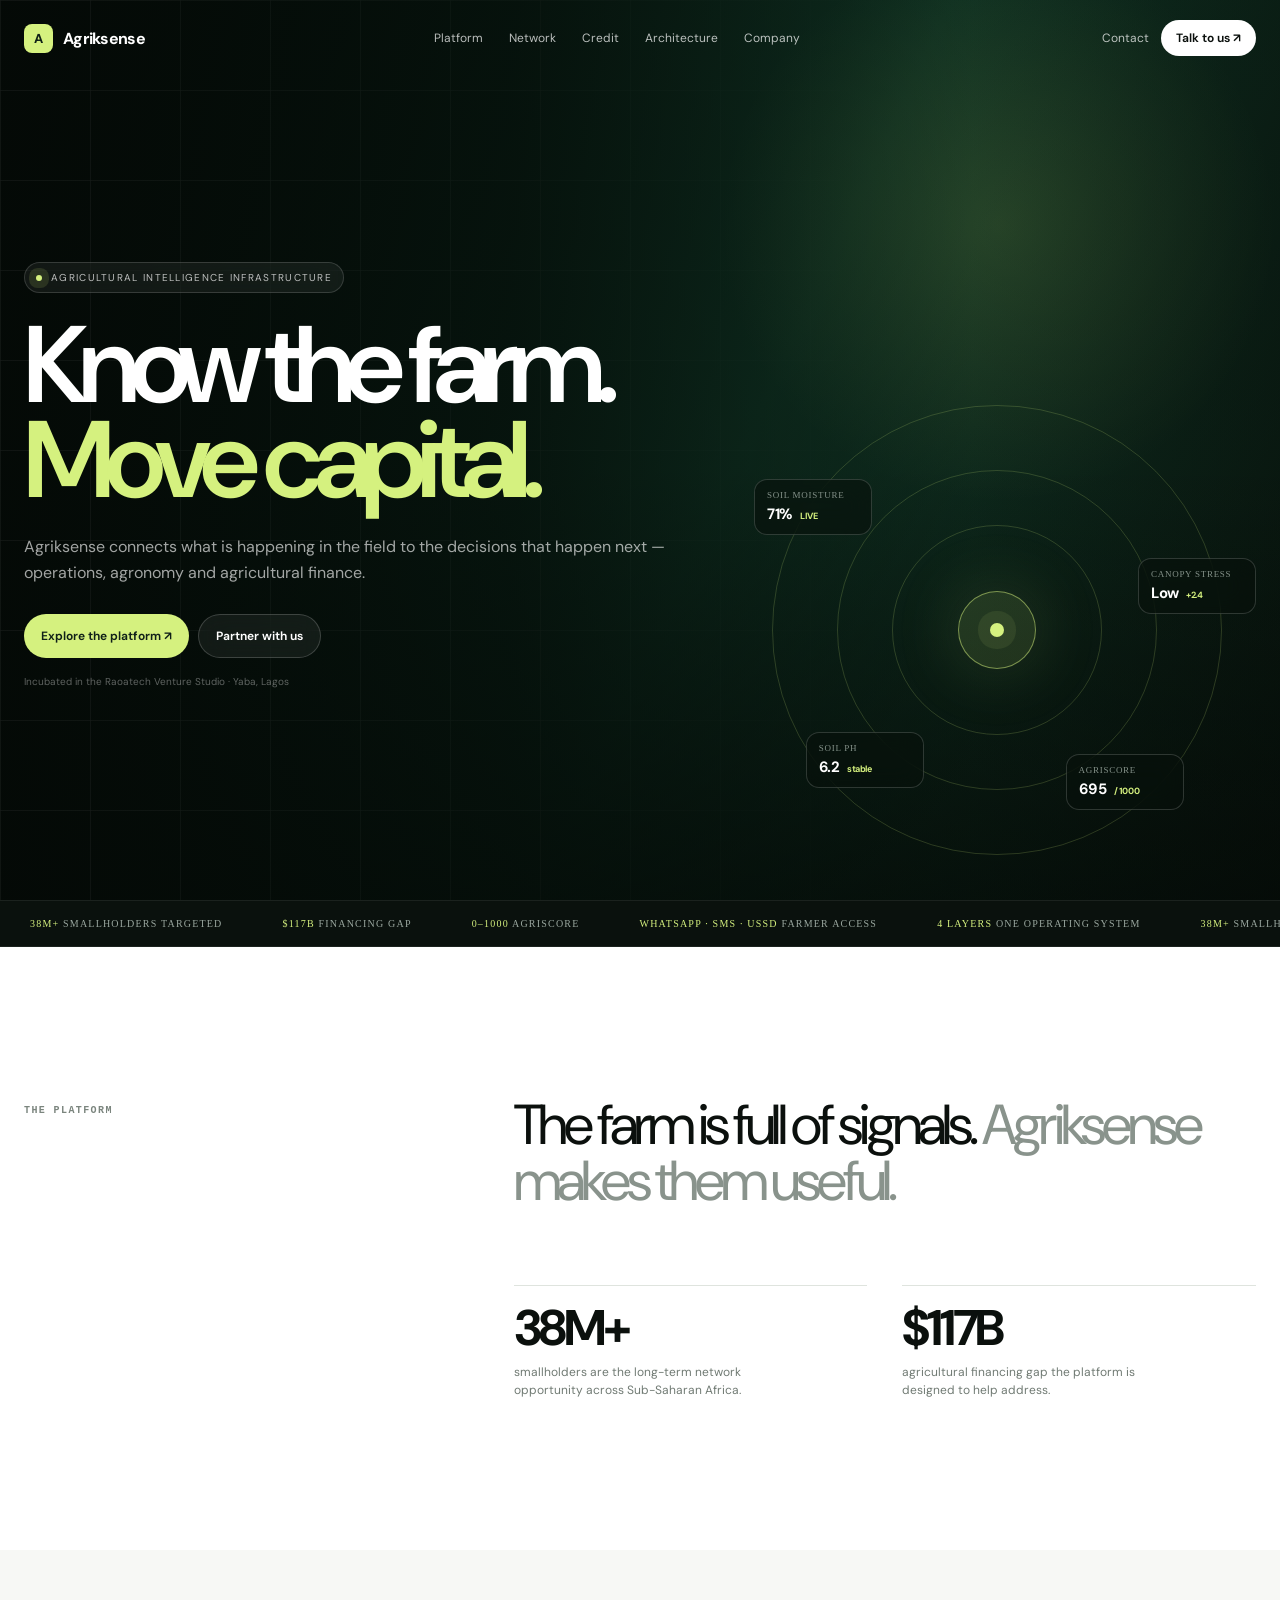
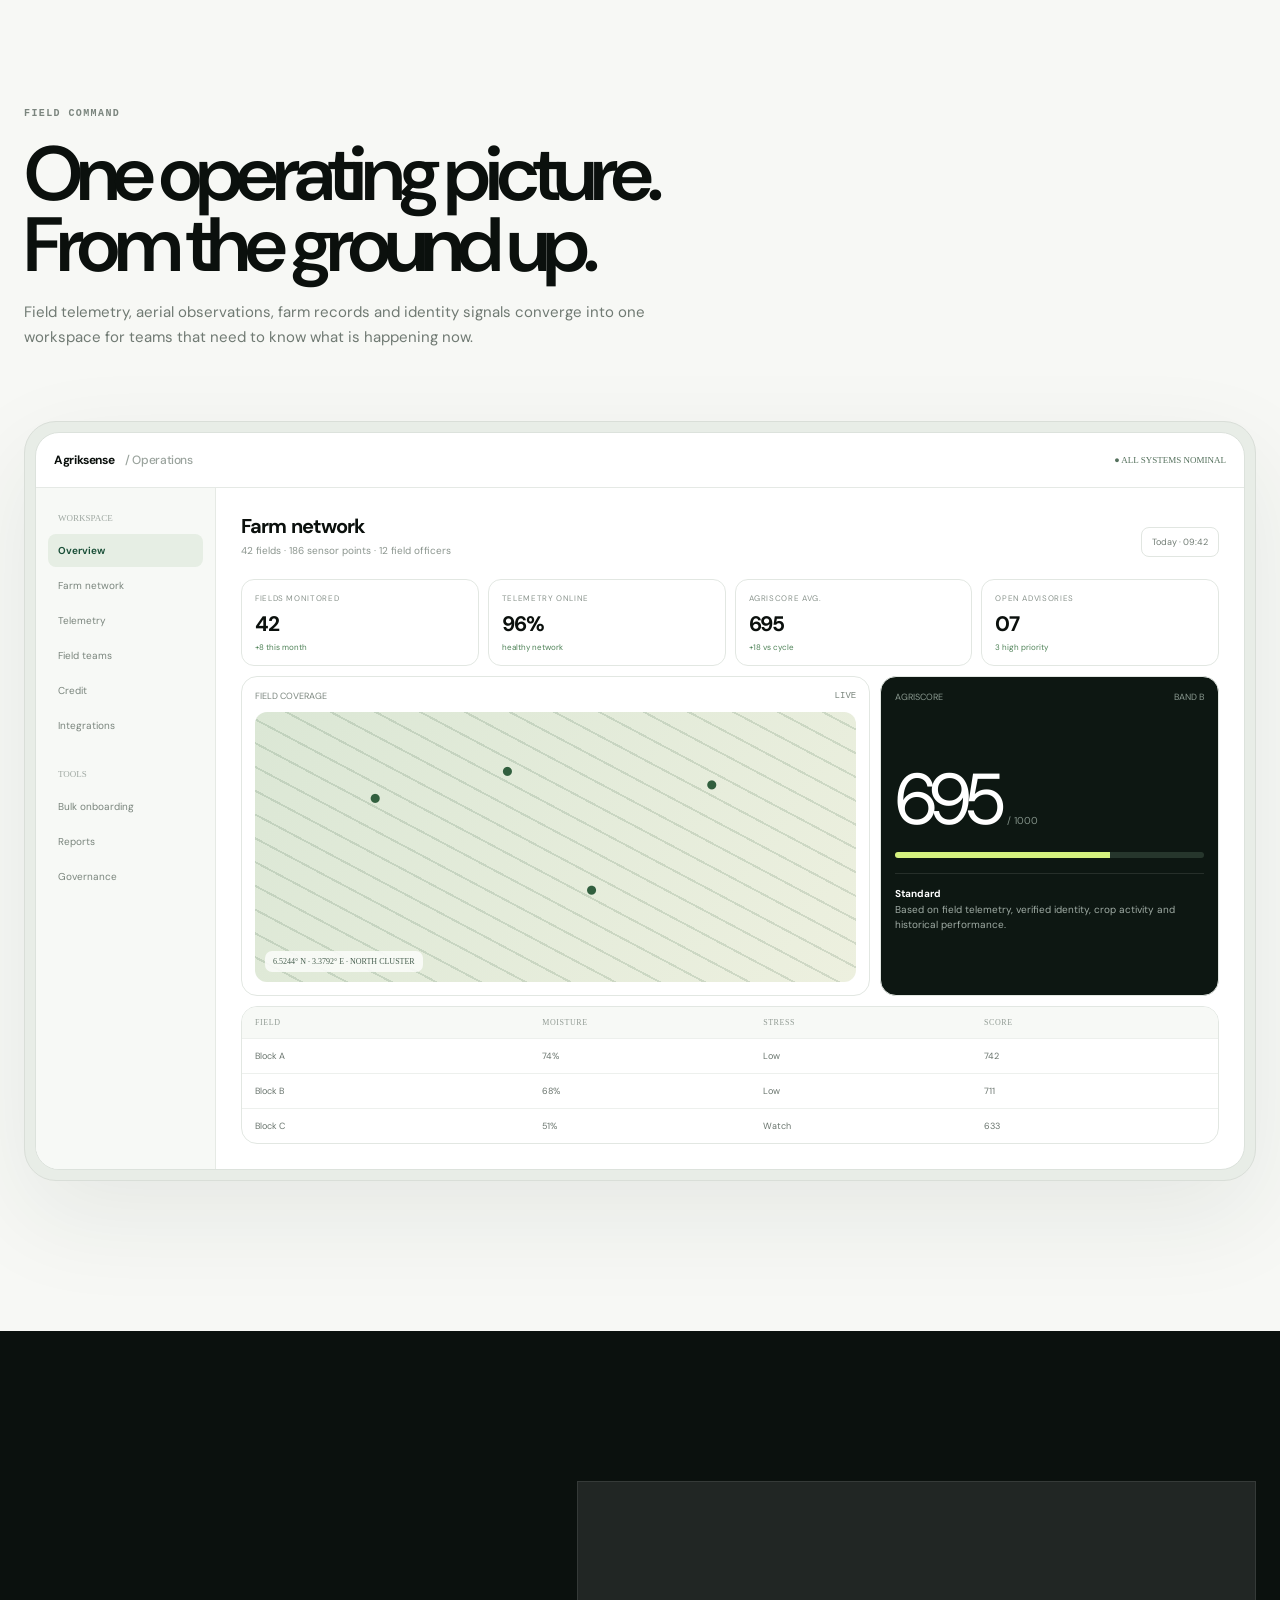
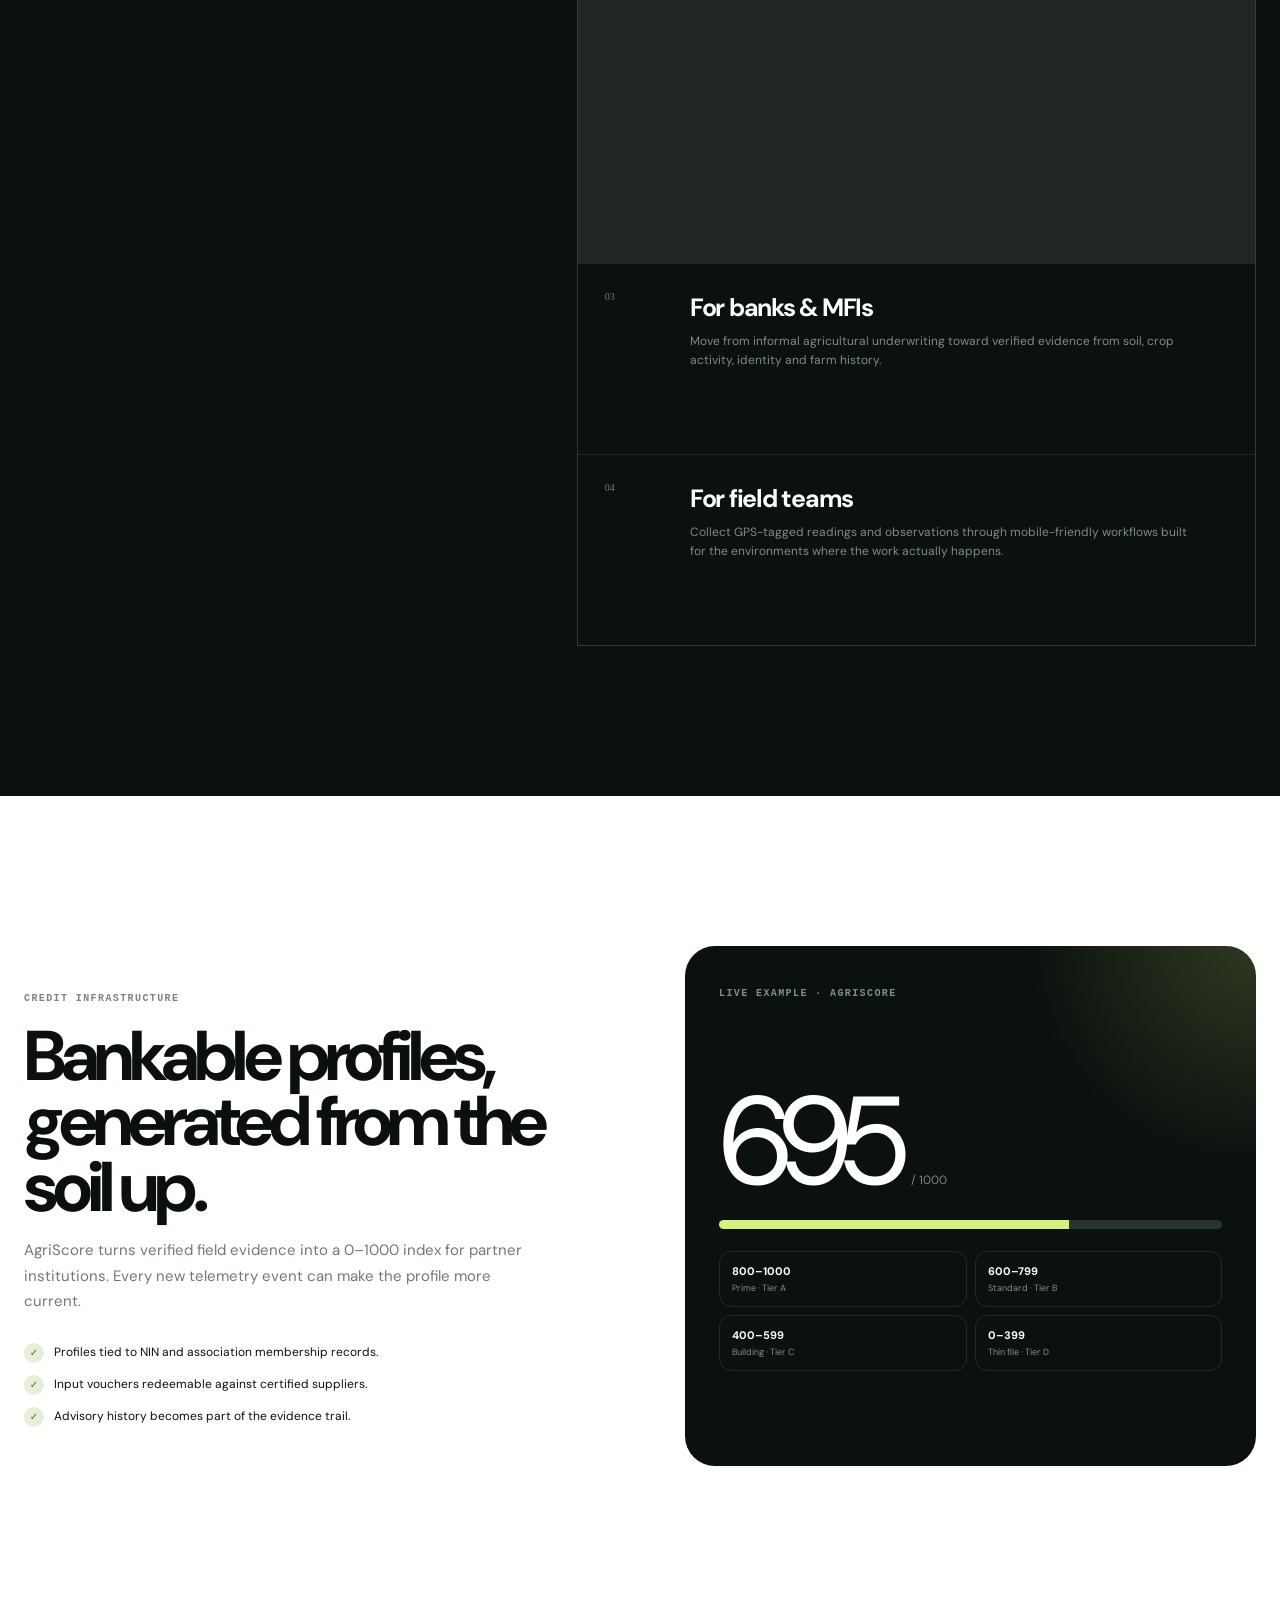
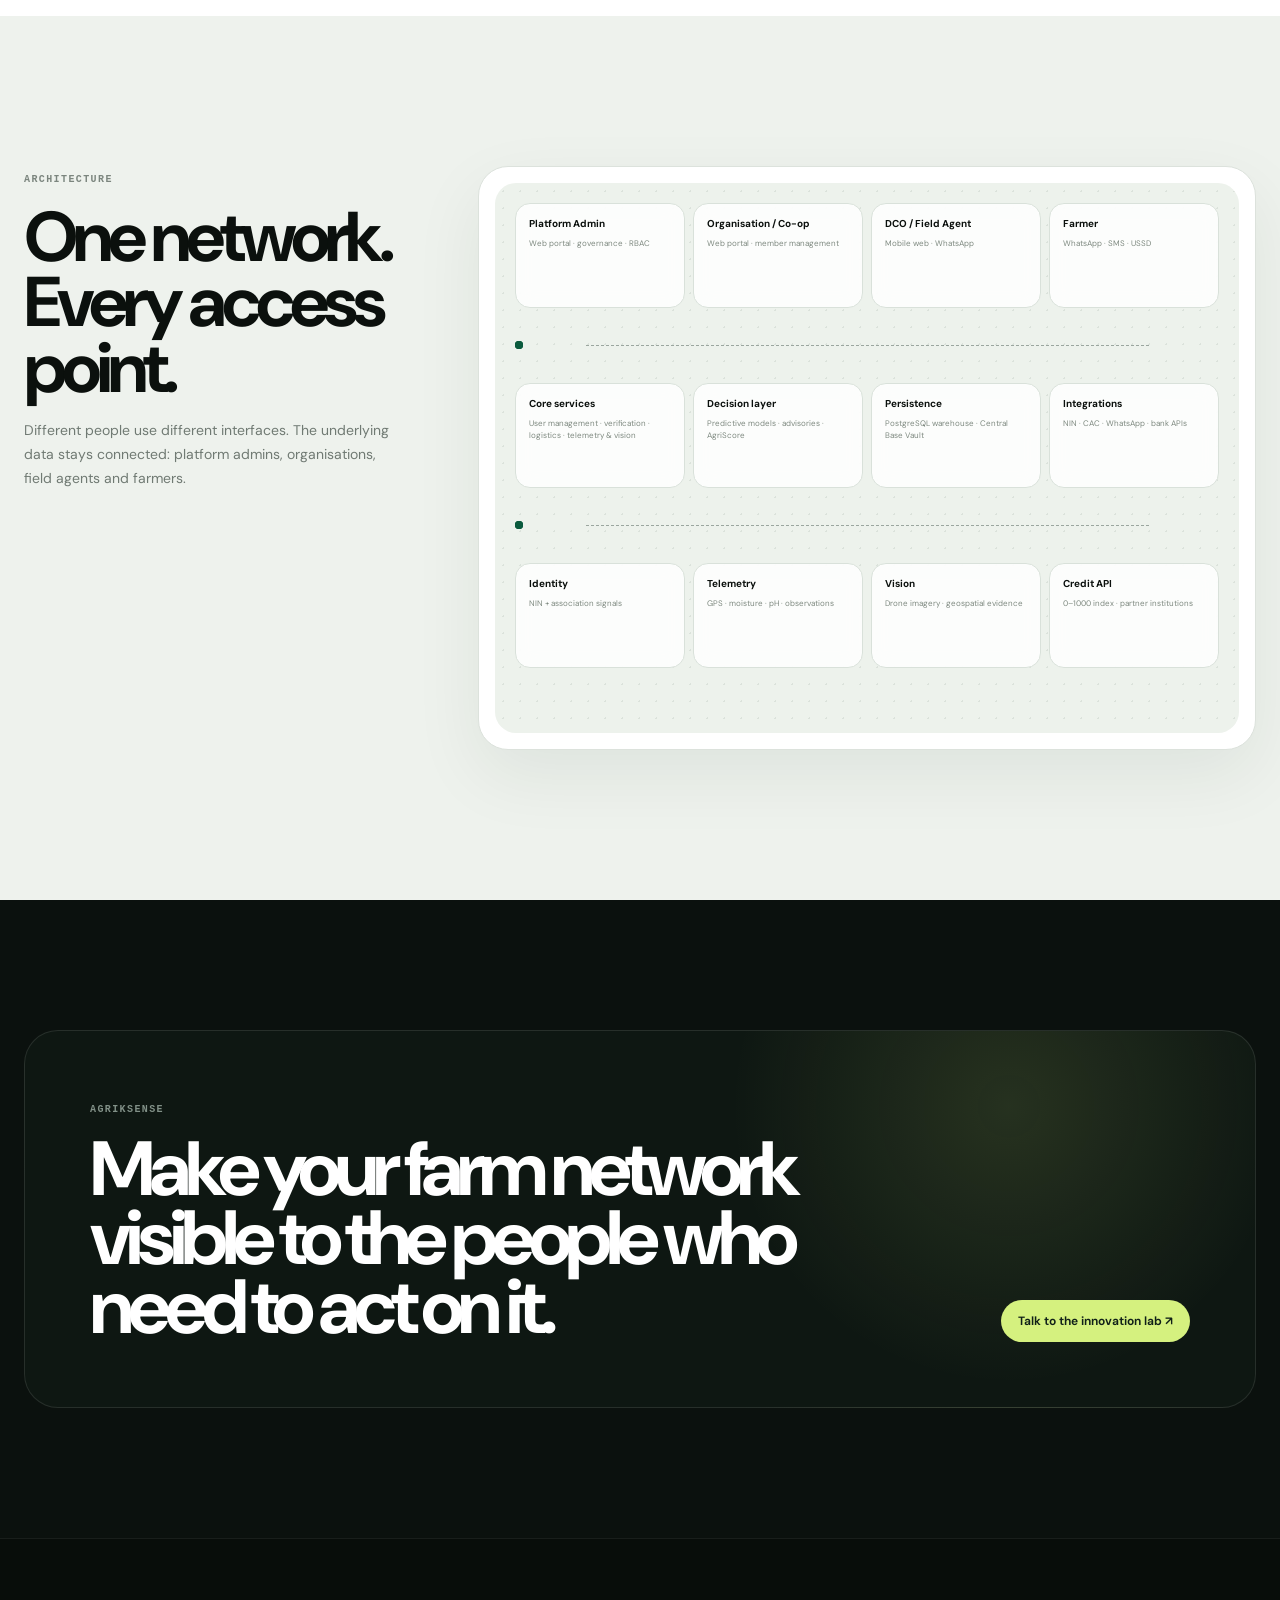
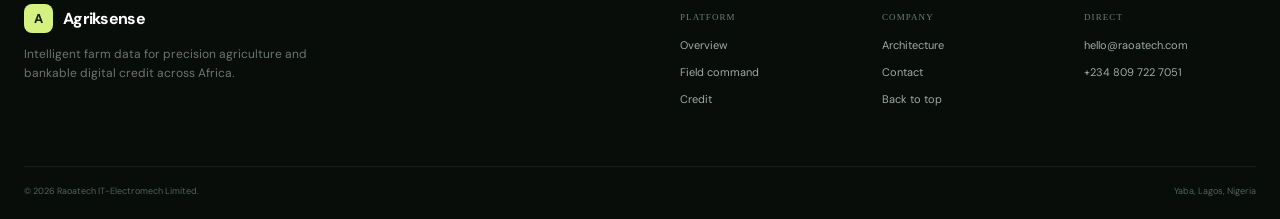
==== index.html.html @ 851a0c73 "Add index.html.html" ====
<!doctype html>
<html lang="en">
<head>
<meta charset="utf-8">
<meta name="viewport" content="width=device-width, initial-scale=1">
<title>Agriksense — Know the farm. Move capital.</title>
<meta name="description" content="Agriksense is the intelligence layer for agricultural operations and bankable farm data.">
<link rel="preconnect" href="https://fonts.googleapis.com">
<link rel="preconnect" href="https://fonts.gstatic.com" crossorigin>
<link href="https://fonts.googleapis.com/css2?family=DM+Sans:wght@400;500;600;700&family=Geist:wght@400;500;600;700&display=swap" rel="stylesheet">
<style>
:root{
  --bg:#f7f8f5; --ink:#0b100d; --muted:#707a73; --line:#dfe4de;
  --green:#0b5b3e; --green2:#123f2e; --lime:#d5f17f;
  --dark:#080d0a; --dark2:#0e1712; --card:#fff;
  --max:1280px; --ease:cubic-bezier(.16,1,.3,1)
}
*{box-sizing:border-box} html{scroll-behavior:smooth}
body{margin:0;background:var(--bg);color:var(--ink);font-family:Inter,"DM Sans",system-ui,sans-serif;-webkit-font-smoothing:antialiased}
a{color:inherit;text-decoration:none} button{font:inherit}
.wrap{width:min(var(--max),calc(100% - 48px));margin:auto}
.mono{font-family:ui-monospace,SFMono-Regular,Menlo,monospace}
.eyebrow{font:600 10px/1 ui-monospace,SFMono-Regular,Menlo,monospace;letter-spacing:.14em;text-transform:uppercase;color:#7b857e}
.reveal{opacity:0;transform:translateY(24px);transition:opacity .8s var(--ease),transform .8s var(--ease)}
.reveal.in{opacity:1;transform:none}

/* NAV */
.nav{position:fixed;top:0;left:0;right:0;z-index:50;padding:14px 0;color:#fff;transition:.45s var(--ease)}
.nav.solid{background:rgba(247,248,245,.86);color:var(--ink);border-bottom:1px solid rgba(11,16,13,.08);backdrop-filter:blur(20px)}
.nav-inner{height:48px;display:flex;align-items:center}
.brand{display:flex;align-items:center;gap:10px;font-weight:700;font-size:16px;letter-spacing:-.045em}
.mark{width:29px;height:29px;border-radius:8px;background:var(--lime);display:grid;place-items:center;color:#102117;font-size:13px;font-weight:800}
.nav-links{display:flex;gap:2px;margin:auto}
.nav-links a,.nav-contact{font-size:12px;padding:9px 12px;border-radius:999px;color:rgba(255,255,255,.72)}
.nav.solid .nav-links a,.nav.solid .nav-contact{color:#5c665f}
.nav-links a:hover,.nav-contact:hover{background:rgba(255,255,255,.1)}
.nav.solid .nav-links a:hover,.nav.solid .nav-contact:hover{background:#fff}
.nav-cta{background:#fff;color:#0b100d!important;padding:10px 15px;border-radius:999px;font-size:12px;font-weight:650}
.nav.solid .nav-cta{background:var(--ink);color:#fff!important}
.mobile-menu{display:none;margin-left:auto;border:0;background:transparent;color:inherit;font-size:22px}

/* HERO */
.hero{min-height:860px;height:100svh;max-height:980px;position:relative;overflow:hidden;background:#0a1510;color:#fff}
.hero-video{position:absolute;inset:0;width:100%;height:100%;object-fit:cover;opacity:.48;filter:saturate(.7) contrast(1.1)}
.hero-image{position:absolute;inset:0;background:
  radial-gradient(circle at 78% 25%,rgba(196,232,112,.18),transparent 23%),
  linear-gradient(115deg,#06100b 5%,#123b29 56%,#0b1911 100%)}
.hero-overlay{position:absolute;inset:0;background:
  linear-gradient(90deg,rgba(4,9,6,.95) 0%,rgba(4,12,8,.78) 40%,rgba(4,12,8,.24) 76%,rgba(4,9,6,.4) 100%),
  linear-gradient(0deg,rgba(4,9,6,.72),transparent 48%)}
.hero-grid{position:absolute;inset:0;opacity:.08;background-image:linear-gradient(rgba(255,255,255,.6) 1px,transparent 1px),linear-gradient(90deg,rgba(255,255,255,.6) 1px,transparent 1px);background-size:90px 90px;mask-image:linear-gradient(90deg,#000,transparent 72%)}
.hero-content{height:100%;position:relative;z-index:2;display:flex;align-items:center;padding-top:80px}
.hero-copy{width:63%;padding-bottom:30px}
.hero-kicker{display:inline-flex;align-items:center;gap:9px;border:1px solid rgba(255,255,255,.15);background:rgba(255,255,255,.06);backdrop-filter:blur(15px);border-radius:999px;padding:8px 11px;font-size:10px;letter-spacing:.13em;text-transform:uppercase;color:rgba(255,255,255,.72)}
.pulse{width:6px;height:6px;border-radius:50%;background:var(--lime);box-shadow:0 0 0 7px rgba(213,241,127,.12)}
.hero h1{font-size:clamp(66px,8.5vw,122px);line-height:.87;letter-spacing:-.085em;font-weight:600;margin:25px 0 26px;max-width:900px}
.hero h1 .accent{color:var(--lime)}
.hero-desc{font-size:16px;line-height:1.62;color:rgba(255,255,255,.63);max-width:650px}
.hero-actions{display:flex;gap:9px;flex-wrap:wrap;margin-top:28px}
.btn{display:inline-flex;align-items:center;justify-content:center;gap:8px;border-radius:999px;padding:13px 17px;font-size:12px;font-weight:650;transition:.3s var(--ease)}
.btn:hover{transform:translateY(-2px)}
.btn-lime{background:var(--lime);color:#102018}
.btn-ghost{border:1px solid rgba(255,255,255,.18);background:rgba(255,255,255,.06);color:#fff;backdrop-filter:blur(12px)}
.hero-foot{margin-top:17px;font-size:10px;color:rgba(255,255,255,.36)}
.hero-right{position:absolute;right:0;bottom:10%;width:42%;z-index:2}
.field-orbit{height:360px;position:relative}
.field-orbit .ring{position:absolute;border:1px solid rgba(213,241,127,.18);border-radius:50%;left:50%;top:50%;transform:translate(-50%,-50%)}
.r1{width:210px;height:210px}.r2{width:320px;height:320px}.r3{width:450px;height:450px}
.field-core{position:absolute;left:50%;top:50%;transform:translate(-50%,-50%);width:78px;height:78px;border-radius:50%;background:rgba(213,241,127,.12);border:1px solid rgba(213,241,127,.5);display:grid;place-items:center;box-shadow:0 0 70px rgba(213,241,127,.15)}
.field-core span{width:14px;height:14px;border-radius:50%;background:var(--lime);box-shadow:0 0 0 12px rgba(213,241,127,.08)}
.field-node{position:absolute;border:1px solid rgba(255,255,255,.16);background:rgba(8,16,11,.58);backdrop-filter:blur(14px);border-radius:13px;padding:10px 12px;min-width:118px}
.field-node small{display:block;font:9px ui-monospace;color:#85928a;text-transform:uppercase;letter-spacing:.08em}
.field-node strong{display:block;font-size:15px;margin-top:4px;letter-spacing:-.03em}
.n1{left:3%;top:8%}.n2{right:0;top:30%}.n3{left:13%;bottom:6%}.n4{right:14%;bottom:0}
.field-node b{color:var(--lime);font-size:9px;margin-left:4px}

/* TICKER */
.ticker{background:#0a110d;color:#9aa79f;border-block:1px solid rgba(255,255,255,.07);overflow:hidden}
.ticker-track{display:flex;width:max-content;animation:marquee 30s linear infinite}
.ticker-item{padding:17px 30px;font:10px ui-monospace;letter-spacing:.12em;text-transform:uppercase;white-space:nowrap}
.ticker-item b{color:var(--lime);font-weight:500}
@keyframes marquee{to{transform:translateX(-50%)}}

/* INTRO */
.section{padding:150px 0}
.intro{background:#fff}
.intro-grid{display:grid;grid-template-columns:.7fr 1.3fr;gap:90px}
.intro-statement{font-size:clamp(36px,4.4vw,62px);line-height:1;letter-spacing:-.07em;margin:0;max-width:800px}
.intro-statement em{font-style:normal;color:#89938c}
.intro-bottom{display:grid;grid-template-columns:1fr 1fr;gap:35px;margin-top:75px}
.stat{border-top:1px solid var(--line);padding-top:17px}
.stat strong{font-size:50px;letter-spacing:-.065em;line-height:1}
.stat p{font-size:12px;line-height:1.55;color:var(--muted);max-width:250px;margin:10px 0 0}

/* PRODUCT */
.product{background:#f7f8f5}
.section-head{max-width:850px}
.section-head h2{font-size:clamp(48px,6vw,82px);line-height:.93;letter-spacing:-.075em;margin:18px 0 18px;font-weight:600}
.section-head p{font-size:15px;line-height:1.7;color:var(--muted);max-width:630px}
.product-frame{margin-top:70px;border:1px solid #d9ded8;border-radius:32px;padding:10px;background:#e8ede7;box-shadow:0 35px 100px rgba(22,47,32,.08)}
.app{background:#fff;border:1px solid #dce2dc;border-radius:24px;overflow:hidden}
.appbar{height:55px;border-bottom:1px solid #e5e9e5;display:flex;align-items:center;padding:0 18px;justify-content:space-between}
.appbrand{font-size:12px;font-weight:700;letter-spacing:-.03em}.appbrand span{color:#9aa39d;font-weight:500;margin-left:8px}
.app-status{font:9px ui-monospace;color:#55715d}
.app-body{display:grid;grid-template-columns:180px 1fr;min-height:600px}
.sidebar{background:#f7f9f6;border-right:1px solid #e6eae5;padding:18px 12px}
.sidebar .side-label{font:9px ui-monospace;color:#a0a9a3;padding:7px 10px 11px}
.sidebar a{display:block;font-size:10px;color:#7a857d;padding:10px;border-radius:8px;margin-bottom:2px}
.sidebar a.active{background:#e6eee4;color:#194e37;font-weight:650}
.app-main{padding:25px}
.app-main-head{display:flex;align-items:end;justify-content:space-between}
.app-main-head h3{margin:0;font-size:20px;letter-spacing:-.045em}.app-main-head p{margin:5px 0 0;font-size:10px;color:#8b958e}
.filter{border:1px solid #e1e6e1;padding:8px 10px;border-radius:8px;font-size:9px;color:#727d75}
.kpis{display:grid;grid-template-columns:repeat(4,1fr);gap:9px;margin:22px 0 10px}
.kpi{border:1px solid #e2e7e2;border-radius:13px;padding:13px}
.kpi small{display:block;font-size:8px;color:#8a948d;text-transform:uppercase;letter-spacing:.08em}.kpi strong{display:block;font-size:21px;letter-spacing:-.05em;margin-top:7px}.kpi span{display:block;font-size:8px;color:#4d8156;margin-top:4px}
.workspace{display:grid;grid-template-columns:1.3fr .7fr;gap:10px;margin-top:10px}
.map-card,.insight-card,.table-card{border:1px solid #e2e7e2;border-radius:16px;background:#fff}
.map-card{padding:13px}.card-head{display:flex;justify-content:space-between;align-items:center;font-size:9px;color:#7c877f;margin-bottom:10px}.mapbox{height:270px;border-radius:12px;position:relative;overflow:hidden;background:linear-gradient(125deg,#dbe7d5,#edf0df);background-image:repeating-linear-gradient(28deg,rgba(45,88,55,.15) 0 2px,transparent 2px 21px),linear-gradient(125deg,#dbe7d5,#edf0df)}
.mapbox:after{content:"";position:absolute;inset:0;background:radial-gradient(circle at 20% 32%,#315f3e 0 4px,transparent 5px),radial-gradient(circle at 56% 66%,#315f3e 0 4px,transparent 5px),radial-gradient(circle at 76% 27%,#315f3e 0 4px,transparent 5px),radial-gradient(circle at 42% 22%,#315f3e 0 4px,transparent 5px)}
.map-label{position:absolute;left:10px;bottom:10px;z-index:2;background:rgba(255,255,255,.75);backdrop-filter:blur(8px);padding:6px 8px;border-radius:7px;font:8px ui-monospace;color:#486050}
.insight-card{padding:14px;background:#0d1712;color:#fff}
.insight-card .card-head{color:#8b9a91}
.big-score{font-size:72px;letter-spacing:-.08em;line-height:.9;margin-top:65px}.big-score span{font-size:10px;letter-spacing:0;color:#819087}
.scoreline{height:6px;background:linear-gradient(90deg,var(--lime) 69.5%,#26362c 69.5%);border-radius:99px;margin:20px 0 15px}
.insight-note{border-top:1px solid rgba(255,255,255,.1);padding-top:12px;font-size:10px;line-height:1.55;color:#a0aca5}
.table-card{margin-top:10px;overflow:hidden}
.table-row{display:grid;grid-template-columns:1.3fr 1fr 1fr 1fr;padding:11px 13px;border-top:1px solid #edf0ed;font-size:9px;color:#69746d}.table-row:first-child{border-top:0;background:#f7f9f6;color:#919b94;font:8px ui-monospace;text-transform:uppercase;letter-spacing:.07em}

/* VALUE */
.value{background:#0b110e;color:#fff}
.value-grid{display:grid;grid-template-columns:.8fr 1.2fr;gap:100px;align-items:start}
.value .eyebrow{color:#819087}
.value h2{font-size:clamp(48px,6vw,80px);line-height:.93;letter-spacing:-.075em;margin:20px 0}
.value-intro{font-size:15px;line-height:1.7;color:#89968e;max-width:500px}
.value-cards{display:grid;gap:1px;background:rgba(255,255,255,.09);border:1px solid rgba(255,255,255,.09)}
.value-card{background:#0b110e;padding:27px;display:grid;grid-template-columns:65px 1fr;gap:20px;min-height:190px}
.value-card:hover{background:#101a14}
.value-card .num{font:10px ui-monospace;color:#6d7c73}.value-card h3{font-size:25px;letter-spacing:-.05em;margin:0 0 8px}.value-card p{font-size:12px;line-height:1.65;color:#7e8d83;margin:0;max-width:500px}

/* SCORE */
.credit{background:#fff}
.credit-grid{display:grid;grid-template-columns:1fr 1fr;gap:90px;align-items:center}
.credit-copy h2{font-size:clamp(48px,5.5vw,74px);line-height:.93;letter-spacing:-.07em;margin:18px 0}
.credit-copy p{font-size:15px;line-height:1.7;color:var(--muted);max-width:520px}
.checks{display:grid;gap:12px;margin-top:28px}.check{display:flex;gap:10px;font-size:12px;line-height:1.5}.check i{width:20px;height:20px;flex:0 0 auto;display:grid;place-items:center;border-radius:50%;background:#e5f0d7;color:#416d37;font-style:normal;font-size:10px}
.credit-visual{background:#0b110e;border-radius:30px;padding:34px;color:#fff;min-height:520px;position:relative;overflow:hidden}
.credit-visual:before{content:"";position:absolute;width:500px;height:500px;right:-250px;top:-260px;border-radius:50%;background:radial-gradient(circle,rgba(213,241,127,.18),transparent 65%)}
.credit-visual .eyebrow{color:#819087}
.credit-number{font-size:125px;letter-spacing:-.09em;line-height:.82;margin-top:90px}.credit-number span{font-size:12px;letter-spacing:0;color:#78877e}
.credit-bar{height:9px;border-radius:99px;background:linear-gradient(90deg,var(--lime) 69.5%,#26362c 69.5%);margin-top:27px}
.bands{display:grid;grid-template-columns:1fr 1fr;gap:8px;margin-top:22px}.band{border:1px solid rgba(255,255,255,.1);padding:12px;border-radius:12px;font-size:9px;color:#829087}.band b{display:block;color:#fff;font-size:11px;margin-bottom:4px}

/* ARCH */
.arch{background:#eef2ed}
.arch-layout{display:grid;grid-template-columns:.65fr 1.35fr;gap:80px}
.arch-copy{position:sticky;top:120px;height:max-content}.arch-copy h2{font-size:clamp(48px,5.5vw,74px);line-height:.93;letter-spacing:-.07em;margin:18px 0}.arch-copy p{font-size:14px;line-height:1.7;color:var(--muted)}
.arch-canvas{background:#fff;border:1px solid #dce2dc;border-radius:30px;padding:16px;box-shadow:0 25px 70px rgba(20,42,29,.07)}
.arch-inner{min-height:550px;border-radius:21px;background:#edf2ec;position:relative;overflow:hidden;padding:20px}
.arch-inner:before{content:"";position:absolute;inset:0;background-image:radial-gradient(#85928a 1px,transparent 1px);background-size:17px 17px;opacity:.17}
.arch-layer{position:relative;z-index:2;display:grid;grid-template-columns:repeat(4,1fr);gap:8px}.node{min-height:105px;border:1px solid #d9e1da;background:rgba(255,255,255,.84);backdrop-filter:blur(10px);border-radius:15px;padding:13px}.node strong{display:block;font-size:10px}.node small{display:block;font-size:8px;line-height:1.5;color:#7d887f;margin-top:7px}
.connector{height:75px;position:relative}.connector:before{content:"";position:absolute;left:10%;right:10%;top:37px;border-top:1px dashed #9ba69f}.flow{position:absolute;top:33px;width:8px;height:8px;border-radius:50%;background:#0b5b3e;animation:flow 3.5s linear infinite}.flow:nth-child(2){animation-delay:1.1s}.flow:nth-child(3){animation-delay:2.2s}@keyframes flow{from{left:10%}to{left:90%}}

/* CTA */
.cta{background:#0b110e;color:#fff;padding:130px 0}
.cta-box{border:1px solid rgba(255,255,255,.1);border-radius:34px;padding:65px;background:radial-gradient(circle at 80% 20%,rgba(213,241,127,.12),transparent 27%),#0e1712;display:flex;justify-content:space-between;align-items:end;gap:35px}
.cta h2{font-size:clamp(50px,6vw,82px);line-height:.9;letter-spacing:-.08em;margin:18px 0 0;max-width:850px}
.footer{background:#080d0a;color:#fff;border-top:1px solid rgba(255,255,255,.07);padding:65px 0 22px}
.footer-grid{display:grid;grid-template-columns:1fr 1fr;gap:80px;padding-bottom:60px}.footer p{font-size:12px;line-height:1.6;color:#69766e;max-width:310px}.footer-links{display:grid;grid-template-columns:repeat(3,1fr);gap:30px}.footer-links b{font:9px ui-monospace;color:#6f7b74;text-transform:uppercase;letter-spacing:.12em}.footer-links a{display:block;font-size:11px;color:#a0aaa3;margin-top:13px}.copyright{border-top:1px solid rgba(255,255,255,.07);padding-top:18px;color:#56615a;font-size:9px;display:flex;justify-content:space-between}

/* MOBILE */
@media(max-width:1000px){
 .nav-links,.nav-contact{display:none}.mobile-menu{display:block}
 .hero{height:auto;min-height:900px;max-height:none}.hero-copy{width:100%;padding-top:80px}.hero-right{position:relative;width:100%;right:auto;bottom:auto;margin-top:30px}.field-orbit{height:270px}.r3{width:350px;height:350px}.hero-content{display:block;padding-top:105px}
 .intro-grid,.value-grid,.credit-grid,.arch-layout{grid-template-columns:1fr;gap:45px}.arch-copy{position:static}.intro-bottom{margin-top:45px}
 .workspace{grid-template-columns:1fr}.kpis{grid-template-columns:repeat(2,1fr)}
 .app-body{grid-template-columns:145px 1fr}
 .cta-box{display:block}
}
@media(max-width:680px){
 .wrap{width:calc(100% - 30px)}.section{padding:95px 0}
 .hero h1{font-size:58px}.hero-desc{font-size:14px}.hero-right{display:none}.hero{min-height:760px}
 .intro-statement{font-size:38px}.intro-bottom{grid-template-columns:1fr}.stat strong{font-size:44px}
 .section-head h2,.credit-copy h2,.arch-copy h2,.value h2{font-size:47px}
 .product-frame{margin-top:35px;border-radius:22px;padding:7px}.app{border-radius:17px}.sidebar{display:none}.app-body{grid-template-columns:1fr}.app-main{padding:13px}.kpis{gap:7px}.kpi{padding:10px}.kpi strong{font-size:18px}.workspace{grid-template-columns:1fr}.mapbox{height:220px}
 .value-card{grid-template-columns:40px 1fr;padding:22px}.value-card h3{font-size:22px}
 .credit-visual{padding:25px;min-height:430px}.credit-number{font-size:90px;margin-top:65px}
 .arch-canvas{padding:7px}.arch-inner{overflow:auto;padding:10px}.arch-layer{grid-template-columns:repeat(4,170px);width:max-content}.connector{width:680px}
 .cta{padding:90px 0}.cta-box{padding:35px 25px}.cta h2{font-size:48px}
 .footer-grid{grid-template-columns:1fr;gap:40px}.footer-links{grid-template-columns:1fr 1fr}.copyright{display:block}.copyright span{display:block;margin-top:8px}
}
@media(prefers-reduced-motion:reduce){*,*:before,*:after{animation:none!important;transition:none!important;scroll-behavior:auto!important}}
</style>
</head>
<body>

<nav class="nav" id="nav">
  <div class="wrap nav-inner">
    <a class="brand" href="#top"><span class="mark">A</span>Agriksense</a>
    <div class="nav-links">
      <a href="#platform">Platform</a><a href="#network">Network</a><a href="#credit">Credit</a><a href="#architecture">Architecture</a><a href="#company">Company</a>
    </div>
    <a class="nav-contact" href="mailto:hello@raoatech.com">Contact</a>
    <a class="nav-cta" href="#contact">Talk to us ↗</a>
    <button class="mobile-menu" aria-label="menu">☰</button>
  </div>
</nav>

<main id="top">
<section class="hero">
  <div class="hero-image"></div>
  <video class="hero-video" autoplay muted loop playsinline poster="https://images.unsplash.com/photo-1500382017468-9049fed747ef?auto=format&fit=crop&w=2200&q=85">
    <source src="https://cdn.coverr.co/videos/coverr-farming-fields-w6sspugcpx/1080p.mp4" type="video/mp4">
  </video>
  <div class="hero-overlay"></div><div class="hero-grid"></div>
  <div class="wrap hero-content">
    <div class="hero-copy">
      <div class="hero-kicker"><span class="pulse"></span> Agricultural intelligence infrastructure</div>
      <h1>Know the farm.<br><span class="accent">Move capital.</span></h1>
      <div class="hero-desc">Agriksense connects what is happening in the field to the decisions that happen next — operations, agronomy and agricultural finance.</div>
      <div class="hero-actions"><a class="btn btn-lime" href="#platform">Explore the platform ↗</a><a class="btn btn-ghost" href="mailto:hello@raoatech.com">Partner with us</a></div>
      <div class="hero-foot">Incubated in the Raoatech Venture Studio · Yaba, Lagos</div>
    </div>
    <div class="hero-right">
      <div class="field-orbit">
        <div class="ring r3"></div><div class="ring r2"></div><div class="ring r1"></div>
        <div class="field-core"><span></span></div>
        <div class="field-node n1"><small>soil moisture</small><strong>71% <b>LIVE</b></strong></div>
        <div class="field-node n2"><small>canopy stress</small><strong>Low <b>+2.4</b></strong></div>
        <div class="field-node n3"><small>soil pH</small><strong>6.2 <b>stable</b></strong></div>
        <div class="field-node n4"><small>AgriScore</small><strong>695 <b>/ 1000</b></strong></div>
      </div>
    </div>
  </div>
</section>

<div class="ticker"><div class="ticker-track">
  <div class="ticker-item"><b>38M+</b> smallholders targeted</div><div class="ticker-item"><b>$117B</b> financing gap</div><div class="ticker-item"><b>0–1000</b> AgriScore</div><div class="ticker-item"><b>WhatsApp · SMS · USSD</b> farmer access</div><div class="ticker-item"><b>4 layers</b> one operating system</div>
  <div class="ticker-item"><b>38M+</b> smallholders targeted</div><div class="ticker-item"><b>$117B</b> financing gap</div><div class="ticker-item"><b>0–1000</b> AgriScore</div><div class="ticker-item"><b>WhatsApp · SMS · USSD</b> farmer access</div><div class="ticker-item"><b>4 layers</b> one operating system</div>
</div></div>

<section class="section intro" id="platform">
  <div class="wrap intro-grid">
    <div class="reveal"><span class="eyebrow">The platform</span></div>
    <div>
      <p class="intro-statement reveal">The farm is full of signals. <em>Agriksense makes them useful.</em></p>
      <div class="intro-bottom">
        <div class="stat reveal"><strong>38M+</strong><p>smallholders are the long-term network opportunity across Sub-Saharan Africa.</p></div>
        <div class="stat reveal"><strong>$117B</strong><p>agricultural financing gap the platform is designed to help address.</p></div>
      </div>
    </div>
  </div>
</section>

<section class="section product" id="network">
  <div class="wrap">
    <div class="section-head reveal">
      <span class="eyebrow">Field command</span>
      <h2>One operating picture.<br>From the ground up.</h2>
      <p>Field telemetry, aerial observations, farm records and identity signals converge into one workspace for teams that need to know what is happening now.</p>
    </div>

    <div class="product-frame reveal">
      <div class="app">
        <div class="appbar"><div class="appbrand">Agriksense <span>/ Operations</span></div><div class="app-status">● ALL SYSTEMS NOMINAL</div></div>
        <div class="app-body">
          <aside class="sidebar">
            <div class="side-label">WORKSPACE</div>
            <a class="active">Overview</a><a>Farm network</a><a>Telemetry</a><a>Field teams</a><a>Credit</a><a>Integrations</a>
            <div class="side-label" style="margin-top:20px">TOOLS</div><a>Bulk onboarding</a><a>Reports</a><a>Governance</a>
          </aside>
          <div class="app-main">
            <div class="app-main-head"><div><h3>Farm network</h3><p>42 fields · 186 sensor points · 12 field officers</p></div><div class="filter">Today · 09:42</div></div>
            <div class="kpis">
              <div class="kpi"><small>Fields monitored</small><strong>42</strong><span>+8 this month</span></div>
              <div class="kpi"><small>Telemetry online</small><strong>96%</strong><span>healthy network</span></div>
              <div class="kpi"><small>AgriScore avg.</small><strong>695</strong><span>+18 vs cycle</span></div>
              <div class="kpi"><small>Open advisories</small><strong>07</strong><span>3 high priority</span></div>
            </div>
            <div class="workspace">
              <div class="map-card"><div class="card-head"><span>FIELD COVERAGE</span><span class="mono">LIVE</span></div><div class="mapbox"><div class="map-label">6.5244° N · 3.3792° E · NORTH CLUSTER</div></div></div>
              <div class="insight-card"><div class="card-head"><span>AGRISCORE</span><span>BAND B</span></div><div class="big-score">695 <span>/ 1000</span></div><div class="scoreline"></div><div class="insight-note"><b style="color:#fff">Standard</b><br>Based on field telemetry, verified identity, crop activity and historical performance.</div></div>
            </div>
            <div class="table-card">
              <div class="table-row"><span>Field</span><span>Moisture</span><span>Stress</span><span>Score</span></div>
              <div class="table-row"><span>Block A</span><span>74%</span><span>Low</span><span>742</span></div>
              <div class="table-row"><span>Block B</span><span>68%</span><span>Low</span><span>711</span></div>
              <div class="table-row"><span>Block C</span><span>51%</span><span>Watch</span><span>633</span></div>
            </div>
          </div>
        </div>
      </div>
    </div>
  </div>
</section>

<section class="section value" id="solutions">
  <div class="wrap value-grid">
    <div class="reveal">
      <span class="eyebrow">Why Agriksense</span>
      <h2>Not another app.<br>A data layer.</h2>
      <p class="value-intro">Farmers can keep the channels they already use. Institutions get a system that makes the farm legible.</p>
    </div>
    <div class="value-cards">
      <article class="value-card reveal"><div class="num">01</div><div><h3>For operators</h3><p>See field conditions, coordinate field officers and surface the next action before a small problem becomes a crop-loss event.</p></div></article>
      <article class="value-card reveal"><div class="num">02</div><div><h3>For cooperatives</h3><p>Onboard members, verify records and build a digital history that follows the group from season to season.</p></div></article>
      <article class="value-card reveal"><div class="num">03</div><div><h3>For banks & MFIs</h3><p>Move from informal agricultural underwriting toward verified evidence from soil, crop activity, identity and farm history.</p></div></article>
      <article class="value-card reveal"><div class="num">04</div><div><h3>For field teams</h3><p>Collect GPS-tagged readings and observations through mobile-friendly workflows built for the environments where the work actually happens.</p></div></article>
    </div>
  </div>
</section>

<section class="section credit" id="credit">
  <div class="wrap credit-grid">
    <div class="credit-copy reveal">
      <span class="eyebrow">Credit infrastructure</span>
      <h2>Bankable profiles, generated from the soil up.</h2>
      <p>AgriScore turns verified field evidence into a 0–1000 index for partner institutions. Every new telemetry event can make the profile more current.</p>
      <div class="checks">
        <div class="check"><i>✓</i><span>Profiles tied to NIN and association membership records.</span></div>
        <div class="check"><i>✓</i><span>Input vouchers redeemable against certified suppliers.</span></div>
        <div class="check"><i>✓</i><span>Advisory history becomes part of the evidence trail.</span></div>
      </div>
    </div>
    <div class="credit-visual reveal">
      <span class="eyebrow">LIVE EXAMPLE · AGRISCORE</span>
      <div class="credit-number">695 <span>/ 1000</span></div>
      <div class="credit-bar"></div>
      <div class="bands">
        <div class="band"><b>800–1000</b>Prime · Tier A</div><div class="band"><b>600–799</b>Standard · Tier B</div>
        <div class="band"><b>400–599</b>Building · Tier C</div><div class="band"><b>0–399</b>Thin file · Tier D</div>
      </div>
    </div>
  </div>
</section>

<section class="section arch" id="architecture">
  <div class="wrap arch-layout">
    <div class="arch-copy reveal">
      <span class="eyebrow">Architecture</span>
      <h2>One network.<br>Every access point.</h2>
      <p>Different people use different interfaces. The underlying data stays connected: platform admins, organisations, field agents and farmers.</p>
    </div>
    <div class="arch-canvas reveal">
      <div class="arch-inner">
        <div class="arch-layer">
          <div class="node"><strong>Platform Admin</strong><small>Web portal · governance · RBAC</small></div>
          <div class="node"><strong>Organisation / Co-op</strong><small>Web portal · member management</small></div>
          <div class="node"><strong>DCO / Field Agent</strong><small>Mobile web · WhatsApp</small></div>
          <div class="node"><strong>Farmer</strong><small>WhatsApp · SMS · USSD</small></div>
        </div>
        <div class="connector"><i class="flow"></i><i class="flow"></i><i class="flow"></i></div>
        <div class="arch-layer">
          <div class="node"><strong>Core services</strong><small>User management · verification · logistics · telemetry & vision</small></div>
          <div class="node"><strong>Decision layer</strong><small>Predictive models · advisories · AgriScore</small></div>
          <div class="node"><strong>Persistence</strong><small>PostgreSQL warehouse · Central Base Vault</small></div>
          <div class="node"><strong>Integrations</strong><small>NIN · CAC · WhatsApp · bank APIs</small></div>
        </div>
        <div class="connector"><i class="flow"></i><i class="flow"></i><i class="flow"></i></div>
        <div class="arch-layer">
          <div class="node"><strong>Identity</strong><small>NIN + association signals</small></div>
          <div class="node"><strong>Telemetry</strong><small>GPS · moisture · pH · observations</small></div>
          <div class="node"><strong>Vision</strong><small>Drone imagery · geospatial evidence</small></div>
          <div class="node"><strong>Credit API</strong><small>0–1000 index · partner institutions</small></div>
        </div>
      </div>
    </div>
  </div>
</section>

<section class="cta" id="company">
  <div class="wrap">
    <div class="cta-box reveal">
      <div><span class="eyebrow" style="color:#819087">Agriksense</span><h2>Make your farm network visible to the people who need to act on it.</h2></div>
      <a class="btn btn-lime" href="mailto:hello@raoatech.com">Talk to the innovation lab ↗</a>
    </div>
  </div>
</section>
</main>

<footer class="footer" id="contact">
  <div class="wrap">
    <div class="footer-grid">
      <div><a class="brand" href="#top"><span class="mark">A</span>Agriksense</a><p>Intelligent farm data for precision agriculture and bankable digital credit across Africa.</p></div>
      <div class="footer-links">
        <div><b>Platform</b><a href="#platform">Overview</a><a href="#network">Field command</a><a href="#credit">Credit</a></div>
        <div><b>Company</b><a href="#architecture">Architecture</a><a href="mailto:hello@raoatech.com">Contact</a><a href="#top">Back to top</a></div>
        <div><b>Direct</b><a href="mailto:hello@raoatech.com">hello@raoatech.com</a><a href="tel:+2348097227051">+234 809 722 7051</a></div>
      </div>
    </div>
    <div class="copyright"><span>© 2026 Raoatech IT-Electromech Limited.</span><span>Yaba, Lagos, Nigeria</span></div>
  </div>
</footer>

<script>
const nav=document.getElementById('nav');
function navState(){nav.classList.toggle('solid',window.scrollY>32)}
window.addEventListener('scroll',navState,{passive:true});navState();

const obs=new IntersectionObserver(entries=>{
  entries.forEach(e=>{if(e.isIntersecting){e.target.classList.add('in');obs.unobserve(e.target)}})
},{threshold:.12});
document.querySelectorAll('.reveal').forEach(x=>obs.observe(x));
</script>
</body>
</html>
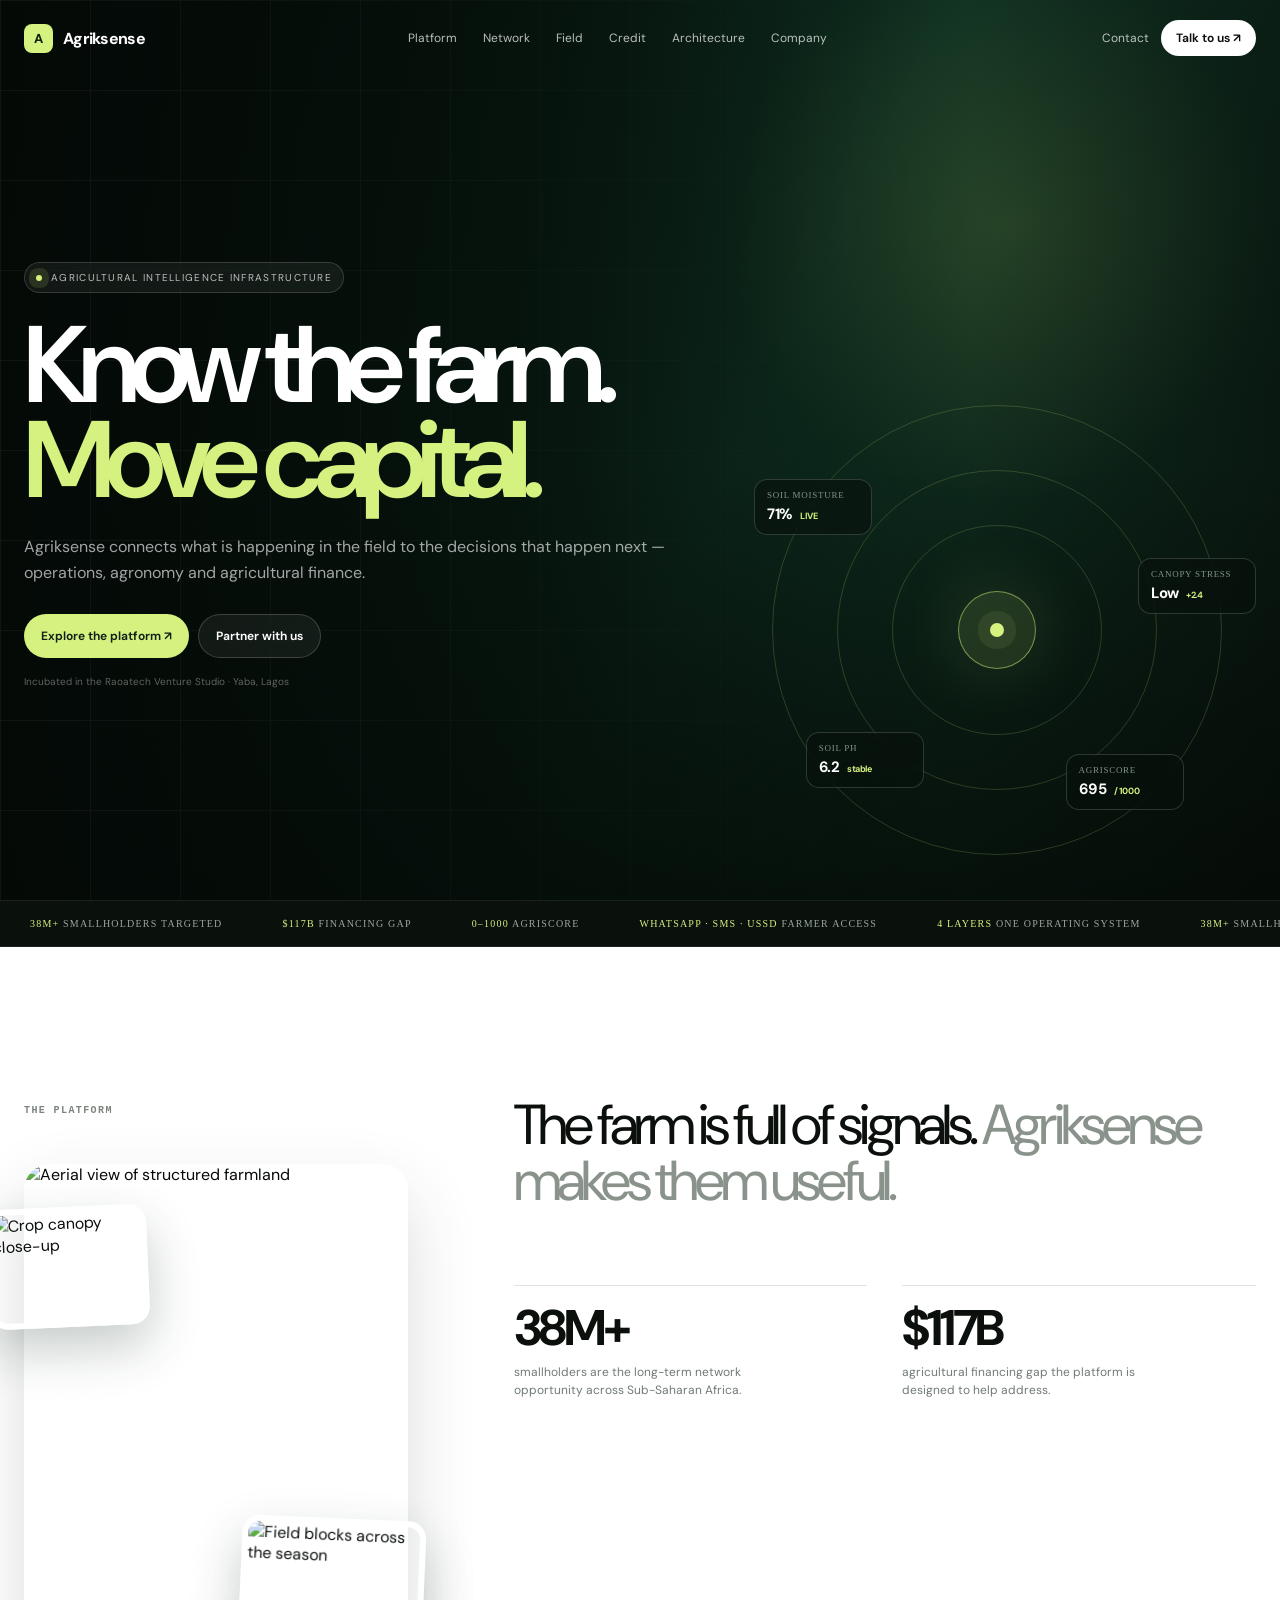
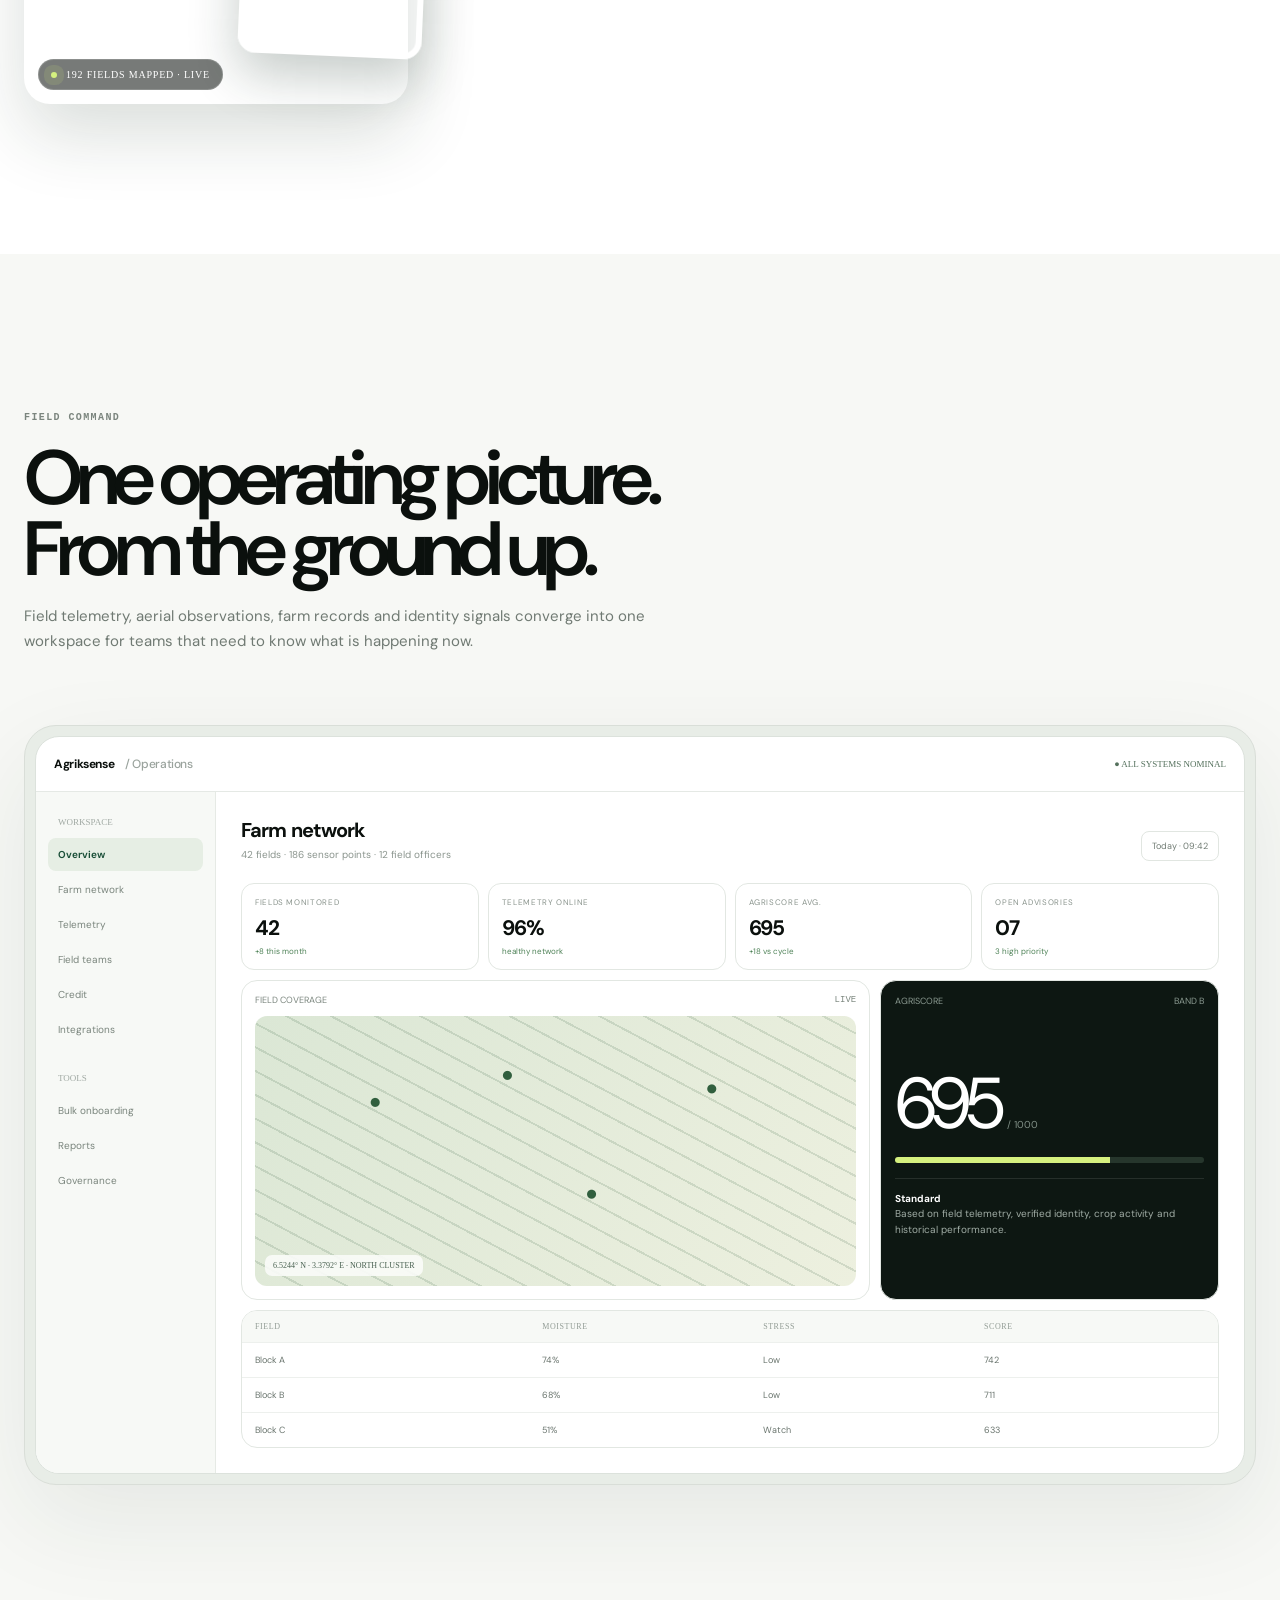
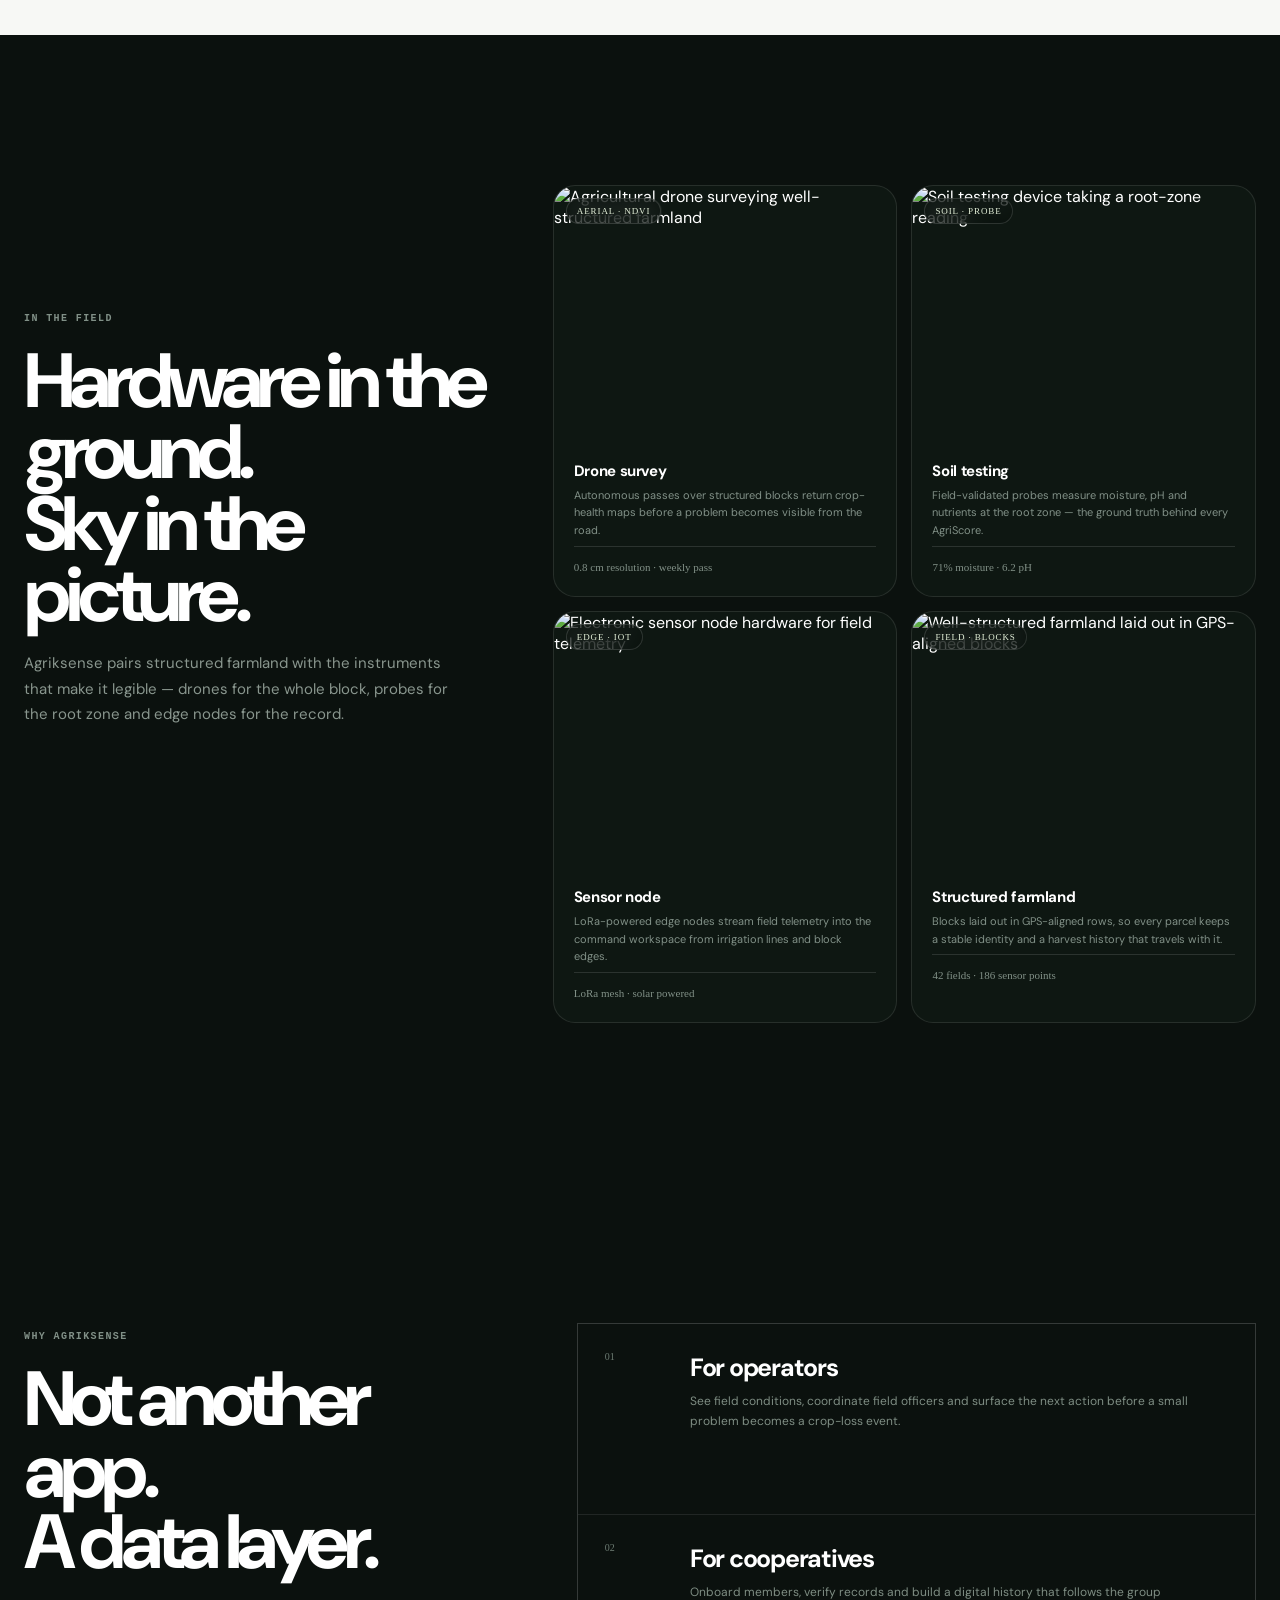
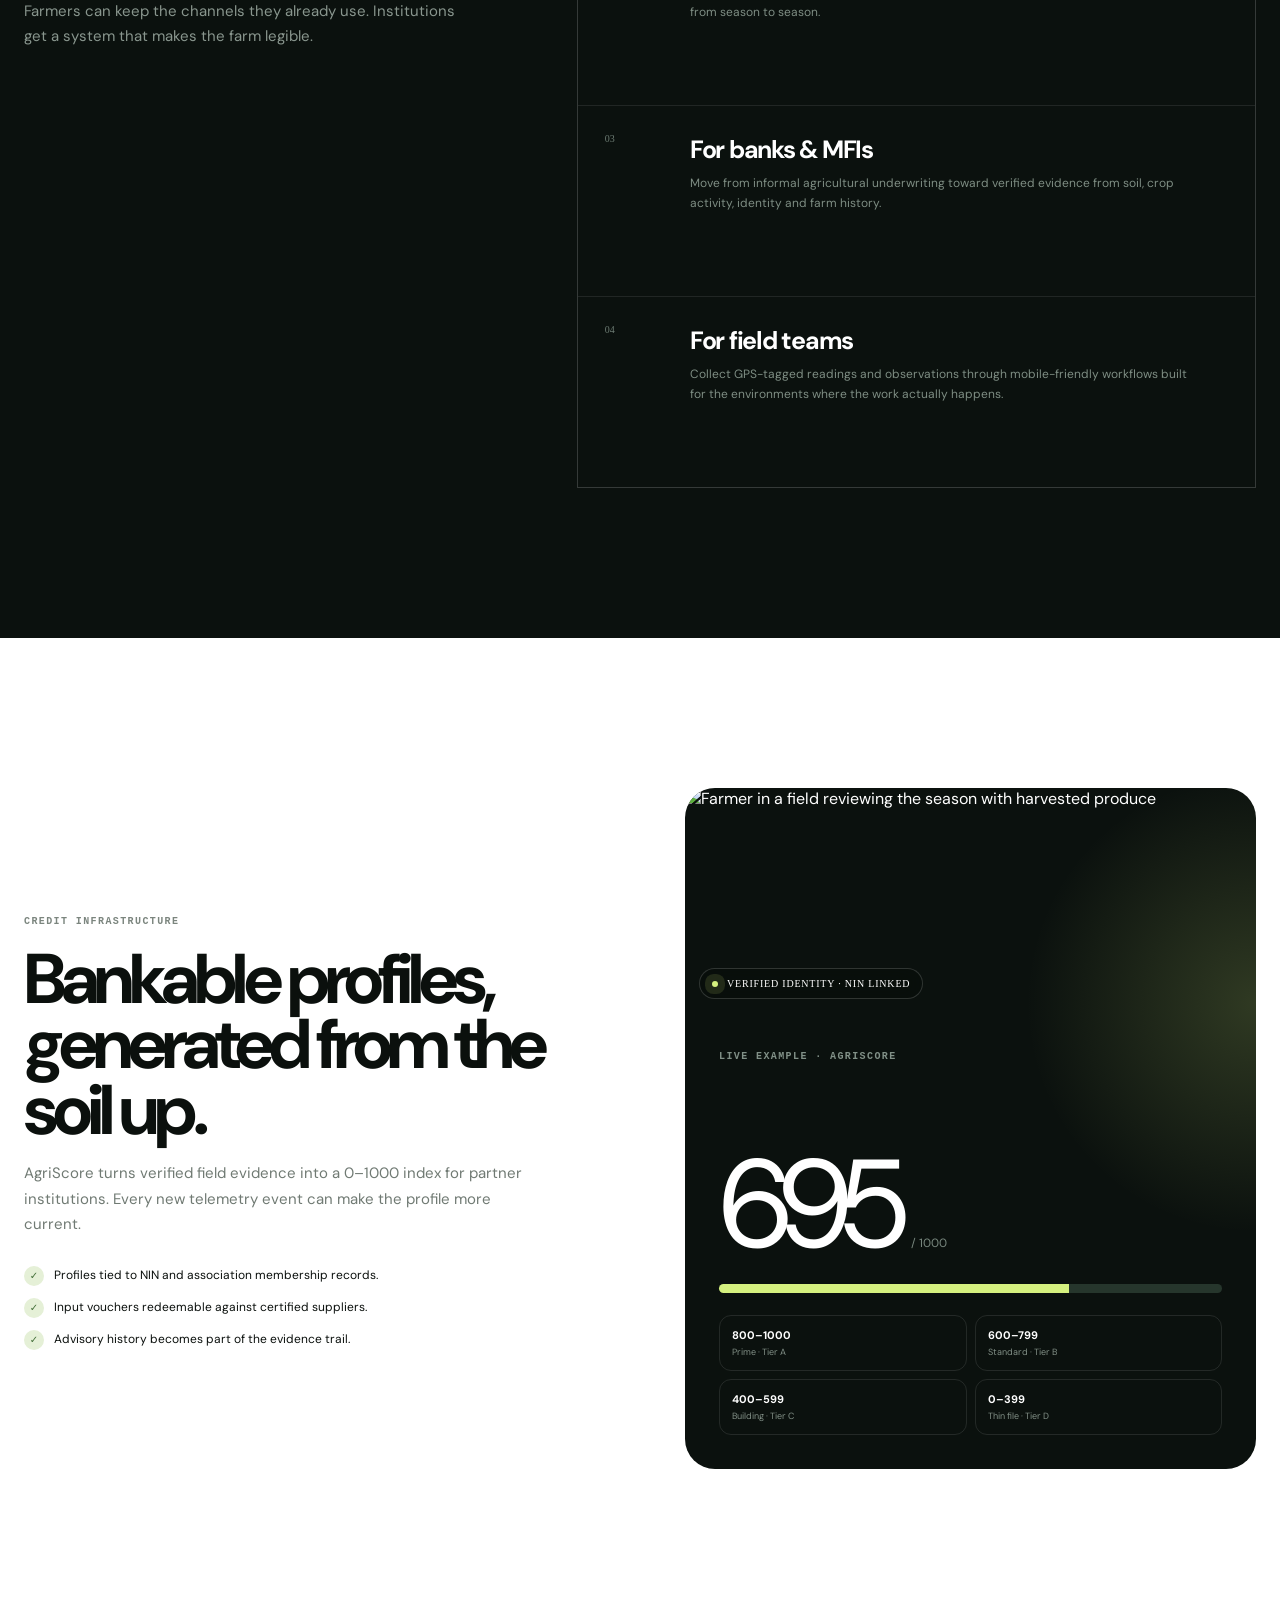
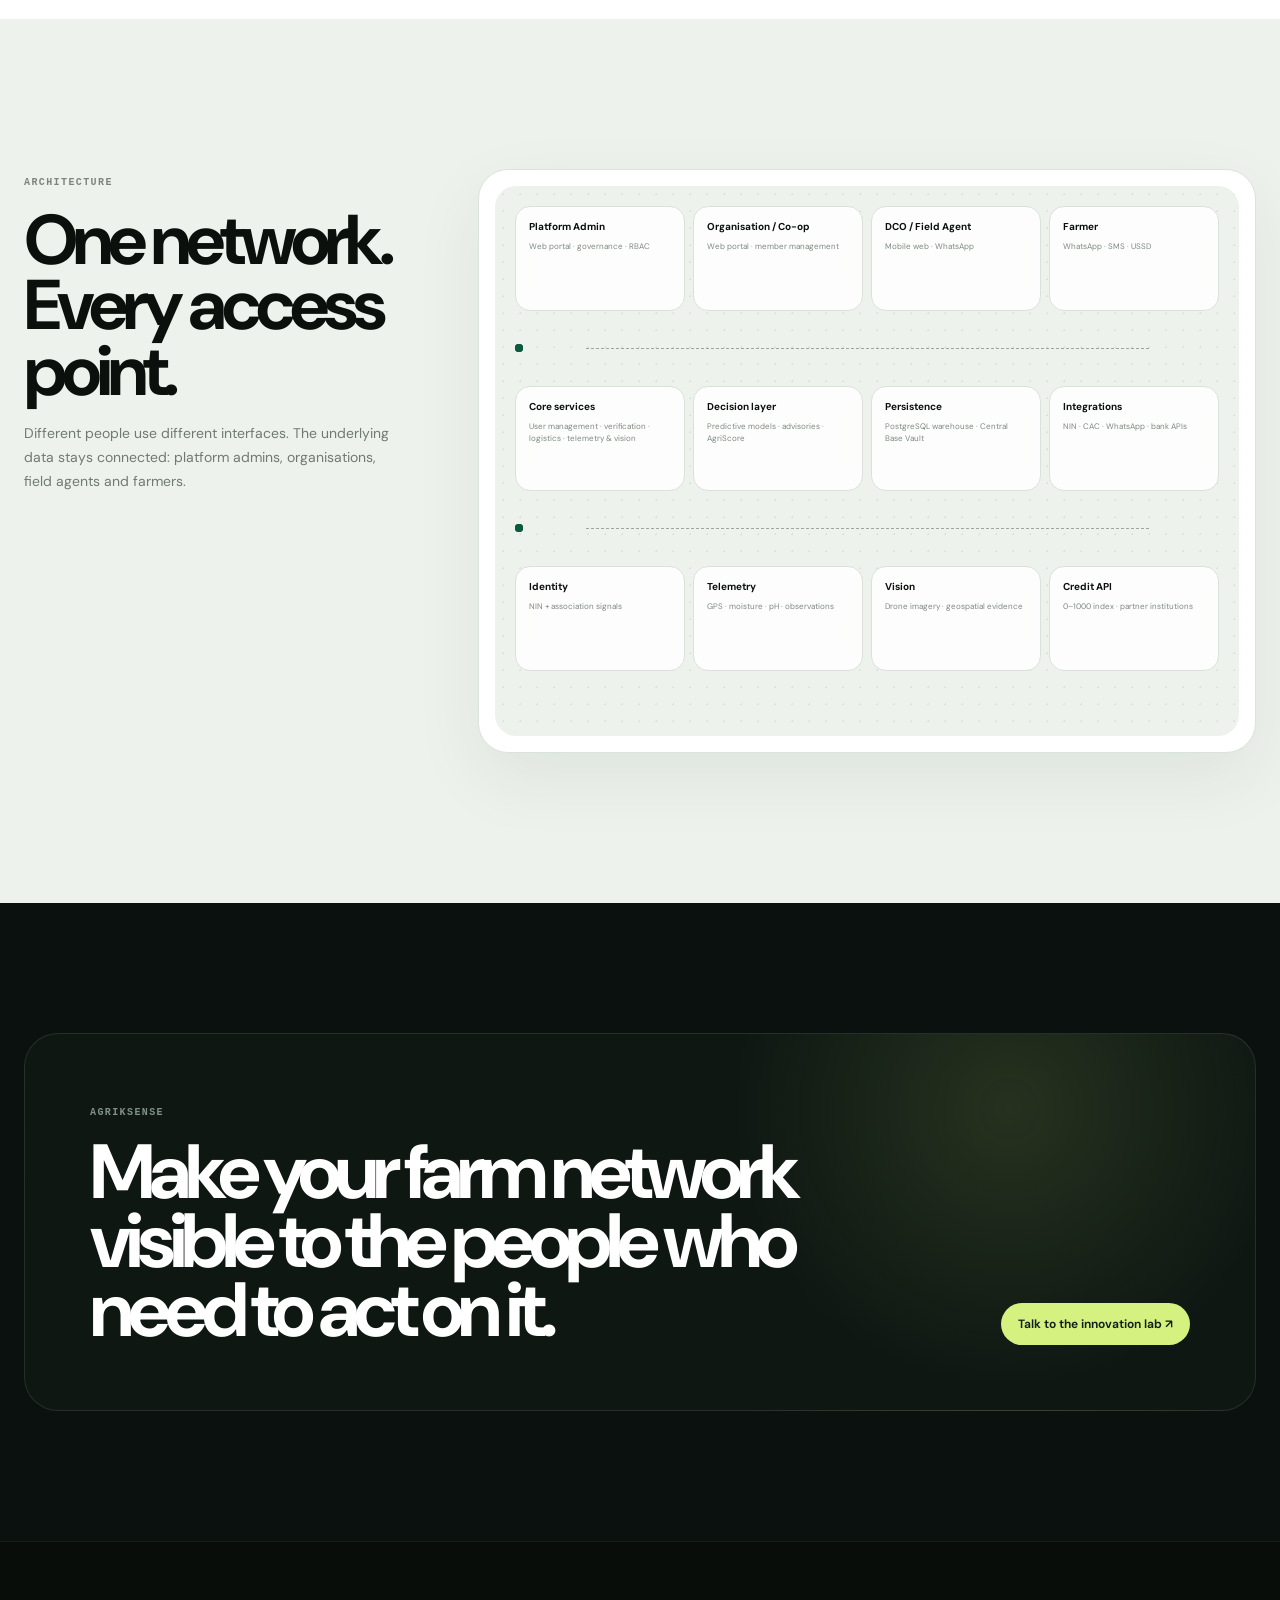
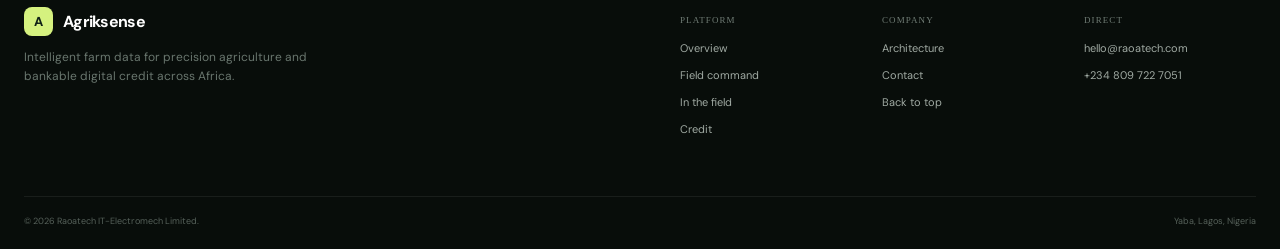
==== commit d0ebece0: "Add imagery, mobile responsive improvements, and hamburger navigation - Add 'In the field' section w" ====
--- a/index.html.html
+++ b/index.html.html
@@ -15,10 +15,12 @@
   --dark:#080d0a; --dark2:#0e1712; --card:#fff;
   --max:1280px; --ease:cubic-bezier(.16,1,.3,1)
 }
-*{box-sizing:border-box} html{scroll-behavior:smooth}
-body{margin:0;background:var(--bg);color:var(--ink);font-family:Inter,"DM Sans",system-ui,sans-serif;-webkit-font-smoothing:antialiased}
+*{box-sizing:border-box} html{scroll-behavior:smooth;scroll-padding-top:96px}
+body{margin:0;background:var(--bg);color:var(--ink);font-family:Inter,"DM Sans",system-ui,sans-serif;-webkit-font-smoothing:antialiased;-webkit-tap-highlight-color:transparent}
 a{color:inherit;text-decoration:none} button{font:inherit}
-.wrap{width:min(var(--max),calc(100% - 48px));margin:auto}
+img,video{max-width:100%;height:auto}
+a,button{outline-offset:2px}:focus-visible{outline:2px solid currentColor;outline-offset:2px}
+.wrap{width:min(var(--max),calc(100% - 48px));margin:auto;padding-left:env(safe-area-inset-left);padding-right:env(safe-area-inset-right)}
 .mono{font-family:ui-monospace,SFMono-Regular,Menlo,monospace}
 .eyebrow{font:600 10px/1 ui-monospace,SFMono-Regular,Menlo,monospace;letter-spacing:.14em;text-transform:uppercase;color:#7b857e}
 .reveal{opacity:0;transform:translateY(24px);transition:opacity .8s var(--ease),transform .8s var(--ease)}
@@ -37,7 +39,16 @@
 .nav.solid .nav-links a:hover,.nav.solid .nav-contact:hover{background:#fff}
 .nav-cta{background:#fff;color:#0b100d!important;padding:10px 15px;border-radius:999px;font-size:12px;font-weight:650}
 .nav.solid .nav-cta{background:var(--ink);color:#fff!important}
-.mobile-menu{display:none;margin-left:auto;border:0;background:transparent;color:inherit;font-size:22px}
+.mobile-menu{display:none;margin-left:auto;border:0;background:transparent;color:inherit;font-size:24px;min-width:44px;height:44px;padding:6px;border-radius:10px;cursor:pointer;transition:background .2s}
+.mobile-menu:hover,.mobile-menu:focus-visible{background:rgba(255,255,255,.1)}
+.nav.solid .mobile-menu:hover,.nav.solid .mobile-menu:focus-visible{background:rgba(11,16,13,.08)}
+.mobile-nav{display:none;position:fixed;inset:0;z-index:55;background:rgba(8,13,10,.97);backdrop-filter:blur(18px);opacity:0;visibility:hidden;transition:opacity .35s var(--ease),visibility .35s var(--ease)}
+.mobile-nav.open{opacity:1;visibility:visible}
+.mobile-nav-inner{height:100%;display:flex;flex-direction:column;justify-content:center;align-items:center;gap:14px;padding:24px}
+.mobile-nav a{font-size:18px;padding:14px 24px;border-radius:12px;color:#fff;transition:background .2s}
+.mobile-nav a:hover,.mobile-nav a:focus-visible{background:rgba(255,255,255,.08)}
+.mobile-nav-close{position:absolute;top:18px;right:18px;font-size:28px;min-width:48px;height:48px;border:0;background:rgba(255,255,255,.08);color:#fff;padding:6px;border-radius:12px;cursor:pointer;transition:background .2s}
+.mobile-nav-close:hover,.mobile-nav-close:focus-visible{background:rgba(255,255,255,.15)}
 
 /* HERO */
 .hero{min-height:860px;height:100svh;max-height:980px;position:relative;overflow:hidden;background:#0a1510;color:#fff}
@@ -91,6 +102,15 @@
 .stat{border-top:1px solid var(--line);padding-top:17px}
 .stat strong{font-size:50px;letter-spacing:-.065em;line-height:1}
 .stat p{font-size:12px;line-height:1.55;color:var(--muted);max-width:250px;margin:10px 0 0}
+.intro-left{position:relative}
+.collage{position:relative;margin-top:46px;height:540px}
+.c-main{position:absolute;top:0;left:0;right:4%;height:100%;border-radius:26px;overflow:hidden;box-shadow:0 30px 70px rgba(22,47,32,.16)}
+.c-main img{width:100%;height:100%;object-fit:cover;display:block;filter:saturate(.9) contrast(1.06)}
+.c-live{position:absolute;left:14px;bottom:14px;display:inline-flex;align-items:center;gap:9px;background:rgba(8,13,10,.55);border:1px solid rgba(255,255,255,.16);backdrop-filter:blur(14px);color:#fff;font:10px ui-monospace;letter-spacing:.08em;text-transform:uppercase;padding:9px 12px;border-radius:999px}
+.c-sm{position:absolute;border:6px solid #fff;border-radius:18px;overflow:hidden;box-shadow:0 22px 50px rgba(22,47,32,.24)}
+.c-sm img{width:100%;height:100%;object-fit:cover;display:block}
+.c-sm1{right:0;bottom:9%;width:46%;aspect-ratio:4/3;transform:rotate(2.5deg)}
+.c-sm2{left:-9%;top:8%;width:40%;aspect-ratio:4/3;transform:rotate(-2.5deg)}
 
 /* PRODUCT */
 .product{background:#f7f8f5}
@@ -144,8 +164,12 @@
 .credit-copy h2{font-size:clamp(48px,5.5vw,74px);line-height:.93;letter-spacing:-.07em;margin:18px 0}
 .credit-copy p{font-size:15px;line-height:1.7;color:var(--muted);max-width:520px}
 .checks{display:grid;gap:12px;margin-top:28px}.check{display:flex;gap:10px;font-size:12px;line-height:1.5}.check i{width:20px;height:20px;flex:0 0 auto;display:grid;place-items:center;border-radius:50%;background:#e5f0d7;color:#416d37;font-style:normal;font-size:10px}
-.credit-visual{background:#0b110e;border-radius:30px;padding:34px;color:#fff;min-height:520px;position:relative;overflow:hidden}
-.credit-visual:before{content:"";position:absolute;width:500px;height:500px;right:-250px;top:-260px;border-radius:50%;background:radial-gradient(circle,rgba(213,241,127,.18),transparent 65%)}
+.credit-visual{background:#0b110e;border-radius:30px;color:#fff;min-height:520px;position:relative;overflow:hidden}
+.credit-photo{height:225px;position:relative;overflow:hidden}
+.credit-photo img{width:100%;height:100%;object-fit:cover;display:block;filter:saturate(.9) contrast(1.06)}
+.credit-photo .c-live{left:14px;bottom:14px}
+.credit-content{position:relative;padding:30px 34px 34px}
+.credit-content:before{content:"";position:absolute;width:500px;height:500px;right:-250px;top:-260px;border-radius:50%;background:radial-gradient(circle,rgba(213,241,127,.18),transparent 65%)}
 .credit-visual .eyebrow{color:#819087}
 .credit-number{font-size:125px;letter-spacing:-.09em;line-height:.82;margin-top:90px}.credit-number span{font-size:12px;letter-spacing:0;color:#78877e}
 .credit-bar{height:9px;border-radius:99px;background:linear-gradient(90deg,var(--lime) 69.5%,#26362c 69.5%);margin-top:27px}
@@ -161,6 +185,25 @@
 .arch-layer{position:relative;z-index:2;display:grid;grid-template-columns:repeat(4,1fr);gap:8px}.node{min-height:105px;border:1px solid #d9e1da;background:rgba(255,255,255,.84);backdrop-filter:blur(10px);border-radius:15px;padding:13px}.node strong{display:block;font-size:10px}.node small{display:block;font-size:8px;line-height:1.5;color:#7d887f;margin-top:7px}
 .connector{height:75px;position:relative}.connector:before{content:"";position:absolute;left:10%;right:10%;top:37px;border-top:1px dashed #9ba69f}.flow{position:absolute;top:33px;width:8px;height:8px;border-radius:50%;background:#0b5b3e;animation:flow 3.5s linear infinite}.flow:nth-child(2){animation-delay:1.1s}.flow:nth-child(3){animation-delay:2.2s}@keyframes flow{from{left:10%}to{left:90%}}
 
+/* FIELD TECH */
+.tech{background:#0b110e;color:#fff;overflow:hidden}
+.tech-layout{display:grid;grid-template-columns:.8fr 1.2fr;gap:60px;align-items:start}
+.tech-copy{position:sticky;top:120px}
+.tech-copy .eyebrow{color:#819087}
+.tech-copy h2{font-size:clamp(48px,6vw,80px);line-height:.93;letter-spacing:-.075em;margin:20px 0}
+.tech-copy p{font-size:15px;line-height:1.7;color:#89968e;max-width:440px}
+.tech-grid{display:grid;grid-template-columns:1fr 1fr;gap:14px}
+.tech-card{border:1px solid rgba(255,255,255,.1);border-radius:22px;overflow:hidden;background:#0e1712;transition:transform .5s var(--ease),border-color .5s var(--ease)}
+.tech-card:hover{transform:translateY(-5px);border-color:rgba(213,241,127,.4)}
+.tech-shot{position:relative;aspect-ratio:4/3;overflow:hidden}
+.tech-shot img{width:100%;height:100%;object-fit:cover;filter:saturate(.85) contrast(1.05);display:block;transition:transform 1.2s var(--ease)}
+.tech-card:hover .tech-shot img{transform:scale(1.05)}
+.tech-tag{position:absolute;left:12px;top:12px;z-index:2;font:9px ui-monospace;letter-spacing:.1em;color:#e5f1da;background:rgba(8,16,11,.55);border:1px solid rgba(255,255,255,.14);backdrop-filter:blur(12px);padding:7px 10px;border-radius:999px}
+.tech-body{padding:18px 20px 20px}
+.tech-body strong{display:block;font-size:15px;letter-spacing:-.025em}
+.tech-body span{display:block;font-size:11px;line-height:1.6;color:#819087;margin-top:6px;max-width:400px}
+.tech-metric{display:block;margin-top:14px;padding-top:12px;border-top:1px solid rgba(255,255,255,.12);font:10px ui-monospace;color:var(--lime)}
+
 /* CTA */
 .cta{background:#0b110e;color:#fff;padding:130px 0}
 .cta-box{border:1px solid rgba(255,255,255,.1);border-radius:34px;padding:65px;background:radial-gradient(circle at 80% 20%,rgba(213,241,127,.12),transparent 27%),#0e1712;display:flex;justify-content:space-between;align-items:end;gap:35px}
@@ -170,24 +213,48 @@
 
 /* MOBILE */
 @media(max-width:1000px){
- .nav-links,.nav-contact{display:none}.mobile-menu{display:block}
+ .nav{padding:12px 0}.nav-inner{height:44px}
+ .nav-links,.nav-contact,.nav-cta{display:none}.mobile-menu{display:block}.mobile-nav{display:block}
  .hero{height:auto;min-height:900px;max-height:none}.hero-copy{width:100%;padding-top:80px}.hero-right{position:relative;width:100%;right:auto;bottom:auto;margin-top:30px}.field-orbit{height:270px}.r3{width:350px;height:350px}.hero-content{display:block;padding-top:105px}
- .intro-grid,.value-grid,.credit-grid,.arch-layout{grid-template-columns:1fr;gap:45px}.arch-copy{position:static}.intro-bottom{margin-top:45px}
+ .intro-grid,.value-grid,.credit-grid,.arch-layout,.tech-layout{grid-template-columns:1fr;gap:45px}.arch-copy,.tech-copy{position:static}.intro-bottom{margin-top:45px}
+.collage{height:480px}.c-sm2{left:-3%}
  .workspace{grid-template-columns:1fr}.kpis{grid-template-columns:repeat(2,1fr)}
  .app-body{grid-template-columns:145px 1fr}
+ .value-grid{gap:55px}
  .cta-box{display:block}
 }
 @media(max-width:680px){
  .wrap{width:calc(100% - 30px)}.section{padding:95px 0}
  .hero h1{font-size:58px}.hero-desc{font-size:14px}.hero-right{display:none}.hero{min-height:760px}
+ .hero-actions{flex-direction:column;align-items:stretch}.btn{width:100%;padding:15px 18px}
  .intro-statement{font-size:38px}.intro-bottom{grid-template-columns:1fr}.stat strong{font-size:44px}
+.collage{margin-top:28px;height:360px}.c-sm{border-width:4px}.c-sm2{display:none}
  .section-head h2,.credit-copy h2,.arch-copy h2,.value h2{font-size:47px}
  .product-frame{margin-top:35px;border-radius:22px;padding:7px}.app{border-radius:17px}.sidebar{display:none}.app-body{grid-template-columns:1fr}.app-main{padding:13px}.kpis{gap:7px}.kpi{padding:10px}.kpi strong{font-size:18px}.workspace{grid-template-columns:1fr}.mapbox{height:220px}
  .value-card{grid-template-columns:40px 1fr;padding:22px}.value-card h3{font-size:22px}
- .credit-visual{padding:25px;min-height:430px}.credit-number{font-size:90px;margin-top:65px}
+ .tech-grid{grid-template-columns:1fr}.tech-shot{aspect-ratio:16/10}
+ .credit-photo{height:180px}.credit-content{padding:25px 25px 26px}.credit-number{font-size:90px;margin-top:65px}
  .arch-canvas{padding:7px}.arch-inner{overflow:auto;padding:10px}.arch-layer{grid-template-columns:repeat(4,170px);width:max-content}.connector{width:680px}
  .cta{padding:90px 0}.cta-box{padding:35px 25px}.cta h2{font-size:48px}
  .footer-grid{grid-template-columns:1fr;gap:40px}.footer-links{grid-template-columns:1fr 1fr}.copyright{display:block}.copyright span{display:block;margin-top:8px}
+}
+@media(max-width:420px){
+ .wrap{width:calc(100% - 24px)}.section{padding:75px 0}
+ .nav-inner{height:42px}.mark{width:26px;height:26px;font-size:12px}.brand{font-size:15px}
+ .hero{min-height:680px}.hero-content{padding-top:90px}.hero h1{font-size:52px;margin:22px 0 24px}.hero-kicker{font-size:9px;padding:7px 10px}.hero-desc{font-size:13px;line-height:1.58}
+ .ticker-item{padding:14px 22px;font-size:9px}
+ .intro-statement{font-size:34px;line-height:1.08}.stat strong{font-size:40px}
+ .collage{height:320px;margin-top:24px}.c-live,.tech-tag{font-size:8px;padding:7px 9px}
+ .section-head h2,.credit-copy h2,.arch-copy h2,.value h2,.tech-copy h2{font-size:42px}
+ .product-frame,.arch-canvas{border-radius:18px;padding:6px}
+ .app-main-head{display:block}.app-main-head .filter{margin-top:10px;display:inline-block}
+ .kpis{grid-template-columns:1fr;gap:6px}
+ .value-card{grid-template-columns:1fr;gap:12px;padding:20px;text-align:left}.value-card .num{margin-bottom:0}
+ .tech-grid{gap:12px}.tech-card{border-radius:18px}.tech-body{padding:15px 17px 18px}.tech-body strong{font-size:14px}.tech-body span{font-size:10px}
+ .credit-photo{height:160px}.credit-content{padding:22px 22px 24px}.credit-number{font-size:75px;margin-top:50px}.bands{grid-template-columns:1fr}
+ .arch-layer{grid-template-columns:repeat(4,155px)}.node{padding:11px;min-height:95px}.node strong{font-size:9px}.node small{font-size:7px}
+ .cta-box{padding:28px 22px;border-radius:26px}.cta h2{font-size:40px}
+ .footer{padding:50px 0 18px}.footer p{font-size:11px}.footer-links{grid-template-columns:1fr}.footer-links a{font-size:10px;margin-top:11px}
 }
 @media(prefers-reduced-motion:reduce){*,*:before,*:after{animation:none!important;transition:none!important;scroll-behavior:auto!important}}
 </style>
@@ -198,13 +265,26 @@
   <div class="wrap nav-inner">
     <a class="brand" href="#top"><span class="mark">A</span>Agriksense</a>
     <div class="nav-links">
-      <a href="#platform">Platform</a><a href="#network">Network</a><a href="#credit">Credit</a><a href="#architecture">Architecture</a><a href="#company">Company</a>
+      <a href="#platform">Platform</a><a href="#network">Network</a><a href="#field">Field</a><a href="#credit">Credit</a><a href="#architecture">Architecture</a><a href="#company">Company</a>
     </div>
     <a class="nav-contact" href="mailto:hello@raoatech.com">Contact</a>
     <a class="nav-cta" href="#contact">Talk to us ↗</a>
     <button class="mobile-menu" aria-label="menu">☰</button>
   </div>
 </nav>
+
+<div class="mobile-nav" id="mobileNav">
+  <div class="mobile-nav-inner">
+    <a href="#platform">Platform</a>
+    <a href="#network">Network</a>
+    <a href="#field">Field</a>
+    <a href="#credit">Credit</a>
+    <a href="#architecture">Architecture</a>
+    <a href="#company">Company</a>
+    <a href="mailto:hello@raoatech.com" style="margin-top:20px;color:var(--lime)">Contact</a>
+  </div>
+  <button class="mobile-nav-close" aria-label="close menu">✕</button>
+</div>
 
 <main id="top">
 <section class="hero">
@@ -241,7 +321,14 @@
 
 <section class="section intro" id="platform">
   <div class="wrap intro-grid">
-    <div class="reveal"><span class="eyebrow">The platform</span></div>
+    <div class="intro-left reveal">
+      <span class="eyebrow">The platform</span>
+      <div class="collage">
+        <div class="c-main"><img src="https://images.unsplash.com/photo-1473968512647-3e447244af8f?auto=format&fit=crop&w=1000&q=80" alt="Aerial view of structured farmland" loading="lazy"><span class="c-live"><i class="pulse"></i>192 fields mapped · LIVE</span></div>
+        <div class="c-sm c-sm1"><img src="https://images.unsplash.com/photo-1464226184884-fa280b87c399?auto=format&fit=crop&w=800&q=80" alt="Field blocks across the season" loading="lazy"></div>
+        <div class="c-sm c-sm2"><img src="https://images.unsplash.com/photo-1523741543316-beb7fc7023d8?auto=format&fit=crop&w=800&q=80" alt="Crop canopy close-up" loading="lazy"></div>
+      </div>
+    </div>
     <div>
       <p class="intro-statement reveal">The farm is full of signals. <em>Agriksense makes them useful.</em></p>
       <div class="intro-bottom">
@@ -294,6 +381,34 @@
   </div>
 </section>
 
+<section class="section tech" id="field">
+  <div class="wrap tech-layout">
+    <div class="tech-copy reveal">
+      <span class="eyebrow">In the field</span>
+      <h2>Hardware in the ground.<br>Sky in the picture.</h2>
+      <p>Agriksense pairs structured farmland with the instruments that make it legible — drones for the whole block, probes for the root zone and edge nodes for the record.</p>
+    </div>
+    <div class="tech-grid">
+      <article class="tech-card reveal">
+        <div class="tech-shot"><span class="tech-tag">AERIAL · NDVI</span><img src="https://images.unsplash.com/photo-1625246333195-78d9c38ad449?auto=format&fit=crop&w=1200&q=80" alt="Agricultural drone surveying well-structured farmland" loading="lazy"></div>
+        <div class="tech-body"><strong>Drone survey</strong><span>Autonomous passes over structured blocks return crop-health maps before a problem becomes visible from the road.</span><span class="tech-metric">0.8 cm resolution · weekly pass</span></div>
+      </article>
+      <article class="tech-card reveal">
+        <div class="tech-shot"><span class="tech-tag">SOIL · PROBE</span><img src="https://images.unsplash.com/photo-1597733336794-12d05021d510?auto=format&fit=crop&w=1200&q=80" alt="Soil testing device taking a root-zone reading" loading="lazy"></div>
+        <div class="tech-body"><strong>Soil testing</strong><span>Field-validated probes measure moisture, pH and nutrients at the root zone — the ground truth behind every AgriScore.</span><span class="tech-metric">71% moisture · 6.2 pH</span></div>
+      </article>
+      <article class="tech-card reveal">
+        <div class="tech-shot"><span class="tech-tag">EDGE · IOT</span><img src="https://images.unsplash.com/photo-1523348837708-15d4a09cfac2?auto=format&fit=crop&w=1200&q=80" alt="Electronic sensor node hardware for field telemetry" loading="lazy"></div>
+        <div class="tech-body"><strong>Sensor node</strong><span>LoRa-powered edge nodes stream field telemetry into the command workspace from irrigation lines and block edges.</span><span class="tech-metric">LoRa mesh · solar powered</span></div>
+      </article>
+      <article class="tech-card reveal">
+        <div class="tech-shot"><span class="tech-tag">FIELD · BLOCKS</span><img src="https://images.unsplash.com/photo-1500937386664-56d1dfef3854?auto=format&fit=crop&w=1200&q=80" alt="Well-structured farmland laid out in GPS-aligned blocks" loading="lazy"></div>
+        <div class="tech-body"><strong>Structured farmland</strong><span>Blocks laid out in GPS-aligned rows, so every parcel keeps a stable identity and a harvest history that travels with it.</span><span class="tech-metric">42 fields · 186 sensor points</span></div>
+      </article>
+    </div>
+  </div>
+</section>
+
 <section class="section value" id="solutions">
   <div class="wrap value-grid">
     <div class="reveal">
@@ -323,12 +438,15 @@
       </div>
     </div>
     <div class="credit-visual reveal">
-      <span class="eyebrow">LIVE EXAMPLE · AGRISCORE</span>
-      <div class="credit-number">695 <span>/ 1000</span></div>
-      <div class="credit-bar"></div>
-      <div class="bands">
-        <div class="band"><b>800–1000</b>Prime · Tier A</div><div class="band"><b>600–799</b>Standard · Tier B</div>
-        <div class="band"><b>400–599</b>Building · Tier C</div><div class="band"><b>0–399</b>Thin file · Tier D</div>
+      <div class="credit-photo"><img src="https://images.unsplash.com/photo-1605000797499-95a51c5269ae?auto=format&fit=crop&w=900&q=80" alt="Farmer in a field reviewing the season with harvested produce" loading="lazy"><span class="c-live"><i class="pulse"></i>Verified identity · NIN linked</span></div>
+      <div class="credit-content">
+        <span class="eyebrow">LIVE EXAMPLE · AGRISCORE</span>
+        <div class="credit-number">695 <span>/ 1000</span></div>
+        <div class="credit-bar"></div>
+        <div class="bands">
+          <div class="band"><b>800–1000</b>Prime · Tier A</div><div class="band"><b>600–799</b>Standard · Tier B</div>
+          <div class="band"><b>400–599</b>Building · Tier C</div><div class="band"><b>0–399</b>Thin file · Tier D</div>
+        </div>
       </div>
     </div>
   </div>
@@ -383,7 +501,7 @@
     <div class="footer-grid">
       <div><a class="brand" href="#top"><span class="mark">A</span>Agriksense</a><p>Intelligent farm data for precision agriculture and bankable digital credit across Africa.</p></div>
       <div class="footer-links">
-        <div><b>Platform</b><a href="#platform">Overview</a><a href="#network">Field command</a><a href="#credit">Credit</a></div>
+        <div><b>Platform</b><a href="#platform">Overview</a><a href="#network">Field command</a><a href="#field">In the field</a><a href="#credit">Credit</a></div>
         <div><b>Company</b><a href="#architecture">Architecture</a><a href="mailto:hello@raoatech.com">Contact</a><a href="#top">Back to top</a></div>
         <div><b>Direct</b><a href="mailto:hello@raoatech.com">hello@raoatech.com</a><a href="tel:+2348097227051">+234 809 722 7051</a></div>
       </div>
@@ -401,6 +519,26 @@
   entries.forEach(e=>{if(e.isIntersecting){e.target.classList.add('in');obs.unobserve(e.target)}})
 },{threshold:.12});
 document.querySelectorAll('.reveal').forEach(x=>obs.observe(x));
+
+const mobileNav=document.getElementById('mobileNav');
+const mobileMenuBtn=document.querySelector('.mobile-menu');
+const mobileCloseBtn=document.querySelector('.mobile-nav-close');
+if(mobileMenuBtn&&mobileNav&&mobileCloseBtn){
+  mobileMenuBtn.addEventListener('click',()=>{
+    mobileNav.classList.add('open');
+    document.body.style.overflow='hidden';
+  });
+  mobileCloseBtn.addEventListener('click',()=>{
+    mobileNav.classList.remove('open');
+    document.body.style.overflow='';
+  });
+  mobileNav.querySelectorAll('a').forEach(link=>{
+    link.addEventListener('click',()=>{
+      mobileNav.classList.remove('open');
+      document.body.style.overflow='';
+    });
+  });
+}
 </script>
 </body>
 </html>
